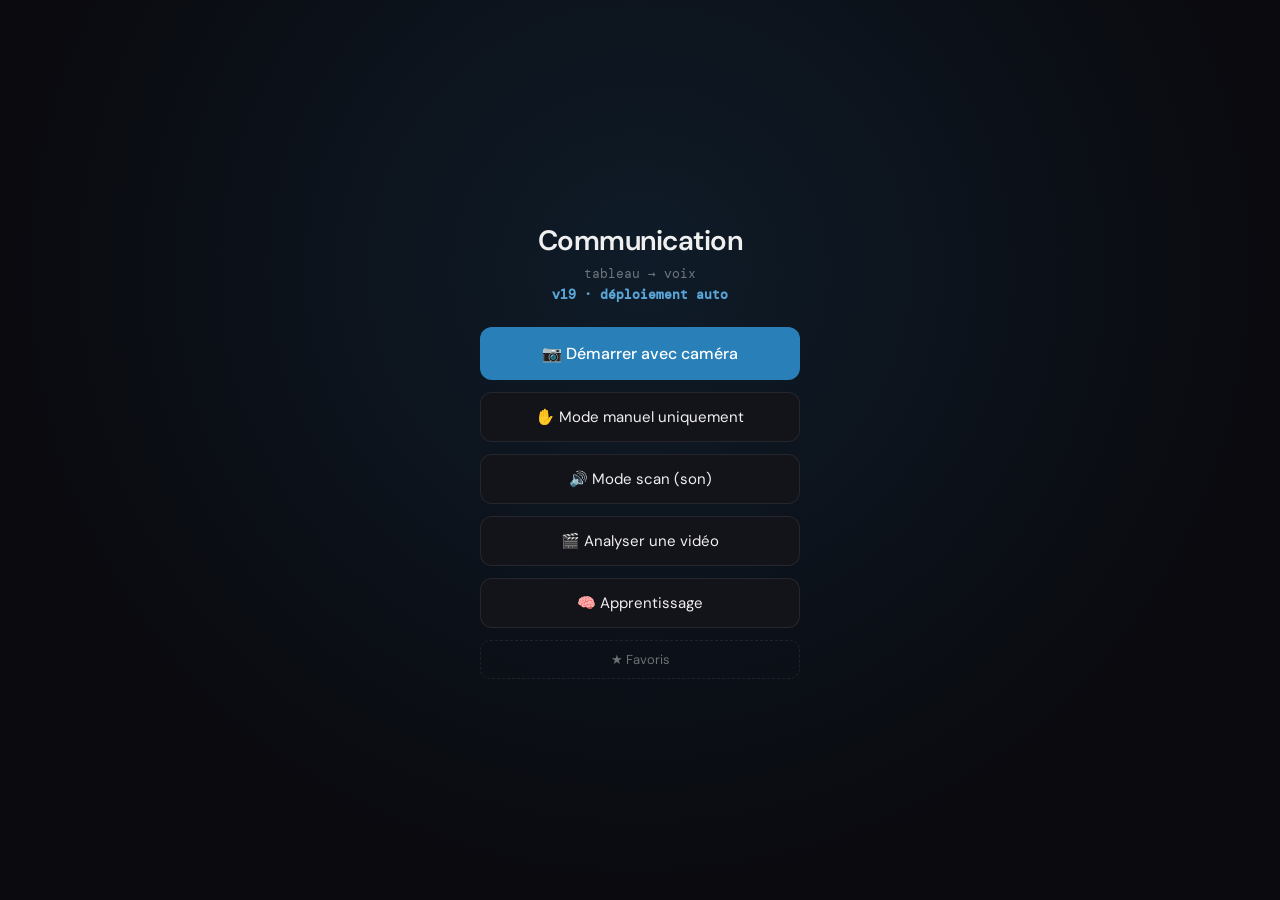
==== index.html @ 7a22e402 "Déploiement GitHub Pages via Actions + version lisible Problème : les pushes ne redéclenchent pas to" ====
<!DOCTYPE html>
<html lang="fr">
<head>
<meta charset="UTF-8">
<meta name="viewport" content="width=device-width, initial-scale=1.0, maximum-scale=1.0, user-scalable=no">
<meta name="apple-mobile-web-app-capable" content="yes">
<meta name="mobile-web-app-capable" content="yes">
<meta name="apple-mobile-web-app-status-bar-style" content="black-translucent">
<meta name="theme-color" content="#0a0a0f">
<link rel="manifest" href="manifest.json">
<link rel="icon" type="image/svg+xml" href="icon.svg">
<link rel="apple-touch-icon" href="icon.svg">
<link rel="stylesheet" href="css/style.css">
<title>Communication</title>
</head>
<body>

<!-- ══════════════════════════════════════
     ÉCRAN 1 : ACCUEIL
══════════════════════════════════════ -->
<div id="screen-home" class="screen active">
  <div class="logo">
    <h1>Communication</h1>
    <p>tableau → voix</p>
    <p style="font-size:13px;color:#5aa5d8;margin-top:4px;font-weight:600">v19 · déploiement auto</p>
  </div>
  <div class="home-btns">
    <button class="btn-primary" onclick="App.goCalib()">📷 Démarrer avec caméra</button>
    <button class="btn-secondary" onclick="App.goMain('manual')">✋ Mode manuel uniquement</button>
    <button class="btn-secondary" onclick="App.goMain('scan')">🔊 Mode scan (son)</button>
    <button class="btn-secondary" onclick="App.pickVideoFile()">🎬 Analyser une vidéo</button>
    <button class="btn-secondary" onclick="App.showScreen('training')">🧠 Apprentissage</button>
    <button class="btn-ghost" onclick="App.showScreen('favorites'); Favorites.render();">★ Favoris</button>
  </div>
  <!-- Hidden file input pour l'upload vidéo -->
  <input type="file" id="video-file-input" accept="video/*" style="display:none" onchange="App.onVideoFileSelected(event)">
  <input type="file" id="training-file-input" accept="video/*" style="display:none" onchange="App.onTrainingFileSelected(event)">
</div>

<!-- ══════════════════════════════════════
     ÉCRAN 2 : CALIBRATION
══════════════════════════════════════ -->
<div id="screen-calib" class="screen">
  <div class="calib-header">
    <h2>Calibration</h2>
    <p>Pointez les 4 coins du tableau</p>
  </div>

  <div class="cam-container">
    <video id="video-calib" autoplay playsinline muted></video>
    <canvas id="canvas-calib"></canvas>
  </div>

  <div class="calib-steps">
    <div class="step-dot" id="dot-0"></div>
    <div class="step-dot" id="dot-1"></div>
    <div class="step-dot" id="dot-2"></div>
    <div class="step-dot" id="dot-3"></div>
  </div>

  <div class="calib-instruction" id="calib-msg">
    Appuyez sur <b>Démarrer</b> pour ouvrir la caméra.
  </div>

  <div class="calib-actions">
    <button class="btn-secondary" onclick="App.showScreen('home')">← Retour</button>
    <button class="btn-secondary" id="calib-auto-btn" onclick="Calibration.auto()" style="display:none">⚡ Auto</button>
    <button class="btn-secondary" id="calib-manual-btn" onclick="Calibration.startManualTap()" style="display:none">✋ Pointer</button>
    <button class="btn-primary" id="calib-action-btn" onclick="Calibration.action()">Démarrer caméra</button>
  </div>
</div>

<!-- ══════════════════════════════════════
     ÉCRAN 3 : TABLEAU PRINCIPAL
══════════════════════════════════════ -->
<div id="screen-main" class="screen">

  <!-- Prediction suggestions -->
  <div class="pred-bar" id="pred-bar">
    <button class="pred-chip empty" id="pred-0">suggestions</button>
    <button class="pred-chip empty" id="pred-1">—</button>
    <button class="pred-chip empty" id="pred-2">—</button>
  </div>

  <!-- Output -->
  <div class="output-bar">
    <div id="output-text"><span class="output-placeholder">Composez...</span></div>
    <button class="out-btn complete" id="btn-complete" onclick="Prediction.completeNow()" title="Compléter la phrase">💡</button>
    <button class="out-btn del" onclick="App.back()">←</button>
    <button class="out-btn" onclick="App.clearAll()">✕</button>
    <button class="out-btn speak" onclick="App.speak()">▶ Lire</button>
  </div>

  <!-- Toolbar -->
  <div class="toolbar">
    <div class="mode-pill">
      <button class="mode-btn" id="btn-manual" onclick="App.setMode('manual')">✋ Manuel</button>
      <button class="mode-btn" id="btn-camera" onclick="App.setMode('camera')">📷 Caméra</button>
      <button class="mode-btn" id="btn-scan" onclick="App.setMode('scan')">🔊 Scan</button>
    </div>
    <button class="tool-btn" onclick="App.toggleSettings()" title="Réglages">⚙</button>
    <button class="tool-btn" onclick="App.showScreen('favorites'); Favorites.render();" title="Favoris">★</button>
    <button class="tool-btn" onclick="Calibration.recaptureTemplates()" title="Recaler le cadre sur le tableau">↺</button>
    <button class="tool-btn" onclick="App.showScreen('calib'); Calibration.reset(); Calibration.startCam();" title="Calibration">📐</button>
    <button class="tool-btn" onclick="App.showScreen('home')" title="Accueil">🏠</button>
  </div>

  <!-- Settings -->
  <div id="settings-panel">
    <div class="setting-section-title">Général</div>
    <div class="setting-row">
      <span class="setting-label">maintien (s)</span>
      <input type="range" min="0.3" max="4" step="0.1" value="1.5" id="sl-dwell" oninput="document.getElementById('val-dwell').textContent=parseFloat(this.value).toFixed(1)+'s'">
      <span class="setting-val" id="val-dwell">1.5s</span>
    </div>
    <div class="setting-row">
      <span class="setting-label">lissage mouvement</span>
      <input type="range" min="0" max="0.95" step="0.05" value="0.6" id="sl-smooth" oninput="document.getElementById('val-smooth').textContent=parseFloat(this.value).toFixed(2)">
      <span class="setting-val" id="val-smooth">0.60</span>
    </div>
    <div class="setting-hint">Adapté à la spasticité : 0 = aucun lissage (réactif), 0.9 = très lisse (pied stabilisé). Augmenter si le pied "saute" trop entre les cases.</div>
    <div class="setting-row">
      <span class="setting-label">vitesse voix</span>
      <input type="range" min="0.5" max="1.5" step="0.1" value="0.9" id="sl-speed" oninput="document.getElementById('val-speed').textContent=parseFloat(this.value).toFixed(1)+'×'">
      <span class="setting-val" id="val-speed">0.9×</span>
    </div>
    <div class="setting-row">
      <span class="setting-label">décalage haut (lignes)</span>
      <input type="range" min="0" max="5" step="0.5" value="2" id="sl-offset" oninput="document.getElementById('val-offset').textContent=parseFloat(this.value).toFixed(1)">
      <span class="setting-val" id="val-offset">2.0</span>
    </div>

    <div class="setting-section-title">Source caméra</div>
    <div class="setting-row">
      <span class="setting-label">mode détection</span>
      <select id="sl-cam-source" class="setting-input" onchange="Camera.setSource(this.value)">
        <option value="fixed">Caméra fixe (pied seul)</option>
        <option value="handheld">iPhone (corps entier)</option>
      </select>
    </div>
    <div class="setting-hint">"Fixe" : détection par pixels (soustraction de fond). "iPhone" : MediaPipe Pose (le corps doit être visible).</div>
    <div class="setting-row">
      <span class="setting-label">recapturer le fond</span>
      <button class="btn-ghost" onclick="Camera.captureBackground && Camera.captureBackground()">Capturer maintenant</button>
    </div>
    <div class="setting-hint">En mode "Fixe" : retire le pied du cadre puis touche ce bouton pour réapprendre le fond.</div>

    <div class="setting-section-title">Voix automatique</div>
    <div class="setting-row">
      <span class="setting-label">lire chaque sélection</span>
      <label class="setting-val">
        <input type="checkbox" id="chk-speak-sel" onchange="App.setSpeakOnSelect(this.checked)"> on
      </label>
    </div>
    <div class="setting-row">
      <span class="setting-label">lire chaque mot complet</span>
      <label class="setting-val">
        <input type="checkbox" id="chk-speak-word" onchange="App.setSpeakOnWord(this.checked)"> on
      </label>
    </div>
    <div class="setting-row">
      <span class="setting-label">lire sur ponctuation</span>
      <label class="setting-val">
        <input type="checkbox" id="chk-speak-sent" onchange="App.setSpeakOnSentence(this.checked)"> on
      </label>
    </div>
    <div class="setting-hint">"Lire chaque sélection" est le plus réactif (feedback immédiat sur chaque lettre/syllabe). Utile pour l'utilisateur qui pointe avec son pied.</div>

    <div class="setting-section-title">Profils de calibration</div>
    <div class="setting-row">
      <button class="btn-ghost" onclick="Calibration.promptAndSaveProfile()">💾 Sauvegarder sous…</button>
    </div>
    <div id="profiles-list"></div>

    <div class="setting-section-title">Prédiction IA</div>
    <div class="setting-row">
      <span class="setting-label">URL du proxy</span>
      <input type="url" id="inp-proxy-url" placeholder="https://aac-predict.xxx.workers.dev" class="setting-input" oninput="Prediction.saveProxyUrl(this.value)">
    </div>
    <div class="setting-hint">Endpoint du Cloudflare Worker (voir <code>worker/README.md</code>). La clé API reste côté serveur.</div>
    <div class="setting-row">
      <span class="setting-label">prédiction active</span>
      <label class="setting-val">
        <input type="checkbox" id="chk-pred" checked onchange="Prediction.setEnabled(this.checked)"> on
      </label>
    </div>

    <div class="setting-section-title">Calibration automatique</div>
    <div class="setting-row">
      <span class="setting-label" id="lbl-offset-learning">0/20 paires pied↔case</span>
      <button class="btn-ghost" onclick="Calibration.resetOffsetLearning()">Réinitialiser</button>
    </div>

    <div class="setting-section-title">Scan audio</div>
    <div class="setting-row">
      <span class="setting-label">seuil son</span>
      <input type="range" min="0.05" max="0.6" step="0.05" value="0.2" id="sl-audio-th" oninput="document.getElementById('val-audio-th').textContent=parseFloat(this.value).toFixed(2)">
      <span class="setting-val" id="val-audio-th">0.20</span>
    </div>
    <div class="setting-row">
      <span class="setting-label">rythme (s)</span>
      <input type="range" min="0.6" max="3" step="0.2" value="1.4" id="sl-scan-rate" oninput="document.getElementById('val-scan-rate').textContent=parseFloat(this.value).toFixed(1)+'s'">
      <span class="setting-val" id="val-scan-rate">1.4s</span>
    </div>
  </div>

  <!-- Status + dwell -->
  <div class="status-bar">
    <div class="status-dot" id="main-dot"></div>
    <span id="main-status">Mode manuel</span>
  </div>
  <div class="dwell-wrap" id="dwell-wrap">
    <div id="dwell-bar"></div>
  </div>

  <!-- Camera live -->
  <div id="camera-live-wrap">
    <video id="video-live" autoplay playsinline muted></video>
    <canvas id="canvas-live"></canvas>
    <div id="foot-badge" class="foot-badge">
      <div class="foot-badge-dot"></div>
      <span id="foot-badge-text">cherche le pied</span>
    </div>
    <!-- Calibration inline pour vidéo chargée : affichage sur la MÊME
         vidéo, paused, l'utilisateur tape 4 coins puis ▶ Démarrer -->
    <div id="video-calib-overlay" style="display:none;">
      <div class="vcalib-msg" id="vcalib-msg">👆 Touchez <b>HAUT-GAUCHE</b> du tableau</div>
      <div class="vcalib-dots">
        <div class="step-dot current" id="vcalib-dot-0"></div>
        <div class="step-dot" id="vcalib-dot-1"></div>
        <div class="step-dot" id="vcalib-dot-2"></div>
        <div class="step-dot" id="vcalib-dot-3"></div>
      </div>
      <div class="vcalib-actions">
        <button class="btn-secondary" id="vcalib-reset-btn" onclick="Camera.resetVideoCalib()">↺ Recommencer</button>
        <button class="btn-primary" id="vcalib-play-btn" style="display:none;" onclick="Camera.beginVideoPlayback()">▶ Démarrer</button>
      </div>
    </div>
  </div>

  <!-- Tableau -->
  <div class="tb-wrap">
  <div class="tb" id="tableau">

    <!-- L0 -->
    <div class="c num" style="grid-row:1;grid-column:1;">0</div>
    <div class="c bl nc" style="grid-row:1;grid-column:2;"></div>
    <div style="grid-row:1;grid-column:3;">
      <div class="inn" style="grid-template-columns:76px 1fr 1fr 1fr;">
        <div class="c wh fxxl" data-val="non " data-row="0" onclick="App.sel(this)">non</div>
        <div class="c bl flg" data-val="est-ce que " data-row="0" onclick="App.sel(this)">est-ce que ?</div>
        <div class="c bl flg" data-val="ça va " data-row="0" onclick="App.sel(this)">ça va</div>
        <div class="c bl flg" data-val="il y a " data-row="0" onclick="App.sel(this)">il y a</div>
      </div>
    </div>
    <div class="c wh fxl" style="grid-row:1/3;grid-column:4/6;" data-val="oui " data-row="0" onclick="App.sel(this)">oui</div>

    <!-- L1 -->
    <div class="c num" style="grid-row:2;grid-column:1;">1</div>
    <div class="c bl fxs nc" style="grid-row:2/5;grid-column:2;font-size:9px;line-height:1.8;">s.<br>v.<br>p.</div>
    <div style="grid-row:2;grid-column:3;">
      <div class="inn" style="grid-template-columns:repeat(7,1fr);">
        <div class="c yw fxl" data-val="p" data-row="1" onclick="App.sel(this)">p</div>
        <div class="c yw fxl" data-val="t" data-row="1" onclick="App.sel(this)">t</div>
        <div class="c yw flg" data-val="k" data-row="1" onclick="App.sel(this)">k<sub style="font-size:7px">qu</sub></div>
        <div class="c yw fxl" data-val="r" data-row="1" onclick="App.sel(this)">r</div>
        <div class="c yw flg" data-val="f" data-row="1" onclick="App.sel(this)"><sup style="font-size:7px">ph</sup>f</div>
        <div class="c yw flg" data-val="s" data-row="1" onclick="App.sel(this)">s<sub style="font-size:7px">c</sub></div>
        <div class="c yw fxl" data-val="ch" data-row="1" onclick="App.sel(this)">ch</div>
      </div>
    </div>
    <div class="c yw fxl" style="grid-row:2;grid-column:4;" data-val="n" data-row="1" onclick="App.sel(this)">n</div>
    <div class="c bl nc" style="grid-row:2;grid-column:5;"></div>

    <!-- L2 -->
    <div class="c num" style="grid-row:3;grid-column:1;">2</div>
    <div style="grid-row:3;grid-column:3;">
      <div class="inn" style="grid-template-columns:repeat(7,1fr);">
        <div class="c yw fxl" data-val="b" data-row="2" onclick="App.sel(this)">b</div>
        <div class="c yw fxl" data-val="d" data-row="2" onclick="App.sel(this)">d</div>
        <div class="c yw flg" data-val="g" data-row="2" onclick="App.sel(this)">g<sub style="font-size:7px">gu</sub></div>
        <div class="c yw fxl" data-val="l" data-row="2" onclick="App.sel(this)">l</div>
        <div class="c yw fxl" data-val="v" data-row="2" onclick="App.sel(this)">v</div>
        <div class="c yw fxl" data-val="z" data-row="2" onclick="App.sel(this)">z</div>
        <div class="c yw flg" data-val="j" data-row="2" onclick="App.sel(this)">j<sub style="font-size:7px">ge</sub></div>
      </div>
    </div>
    <div class="c yw fxl" style="grid-row:3/5;grid-column:4;" data-val="gn" data-row="2" onclick="App.sel(this)">gn</div>
    <div class="c bl fmd" style="grid-row:3;grid-column:5;font-size:9px;" data-val="pardon " data-row="2" onclick="App.sel(this)">pardon</div>

    <!-- L3 -->
    <div class="c num" style="grid-row:4;grid-column:1;">3</div>
    <div style="grid-row:4;grid-column:3;">
      <div class="inn" style="grid-template-columns:repeat(7,1fr);">
        <div class="c yw nc"></div><div class="c yw nc"></div><div class="c yw nc"></div>
        <div class="c yw nc"></div><div class="c yw nc"></div><div class="c yw nc"></div>
        <div class="c yw fxl" data-val="m" data-row="3" onclick="App.sel(this)">m</div>
      </div>
    </div>
    <div class="c bl nc" style="grid-row:4;grid-column:5;"></div>

    <!-- L4 -->
    <div class="c num" style="grid-row:5;grid-column:1;">4</div>
    <div class="c bl nc" style="grid-row:5;grid-column:2;"></div>
    <div style="grid-row:5;grid-column:3;">
      <div class="inn" style="grid-template-columns:repeat(6,1fr);">
        <div class="c bl flg" data-val="vous " data-row="4" onclick="App.sel(this)">vous</div>
        <div class="c bl flg" data-val="il " data-row="4" onclick="App.sel(this)">il</div>
        <div class="c bl flg" data-val="je " data-row="4" onclick="App.sel(this)">je</div>
        <div class="c bl flg" data-val="tu " data-row="4" onclick="App.sel(this)">tu</div>
        <div class="c bl flg" data-val="elle " data-row="4" onclick="App.sel(this)">elle</div>
        <div class="c bl flg" data-val="nous " data-row="4" onclick="App.sel(this)">nous</div>
      </div>
    </div>
    <div class="c bl nc" style="grid-row:5;grid-column:4;"></div>
    <div class="c bl nc" style="grid-row:5;grid-column:5;"></div>

    <!-- L5 -->
    <div class="c num" style="grid-row:6;grid-column:1;">5</div>
    <div class="c bl fxs" style="grid-row:6;grid-column:2;font-size:9px;" data-val="merci " data-row="5" onclick="App.sel(this)">merci</div>
    <div style="grid-row:6;grid-column:3;">
      <div class="inn" style="grid-template-columns:repeat(6,1fr);">
        <div class="c yw fxl" data-val="e" data-row="5" onclick="App.sel(this)">e</div>
        <div class="c yw fxl" data-val="u" data-row="5" onclick="App.sel(this)">u</div>
        <div class="c yw fxl" data-val="a" data-row="5" onclick="App.sel(this)">a</div>
        <div class="c yw fxl" data-val="o" data-row="5" onclick="App.sel(this)">o</div>
        <div class="c yw fxl" data-val="é" data-row="5" onclick="App.sel(this)">é</div>
        <div class="c yw fxl" data-val="i" data-row="5" onclick="App.sel(this)">i</div>
      </div>
    </div>
    <div class="c bl nc" style="grid-row:6;grid-column:4;"></div>
    <div class="c bl fmd" style="grid-row:6;grid-column:5;font-size:9px;" data-val="salut " data-row="5" onclick="App.sel(this)">salut</div>

    <!-- L6 -->
    <div class="c num" style="grid-row:7;grid-column:1;">6</div>
    <div class="c bl nc" style="grid-row:7;grid-column:2;"></div>
    <div style="grid-row:7;grid-column:3;">
      <div class="inn" style="grid-template-columns:repeat(6,1fr);">
        <div class="c yw flg" data-val="oe" data-row="6" onclick="App.sel(this)">oe</div>
        <div class="c yw flg" data-val="ou" data-row="6" onclick="App.sel(this)">ou</div>
        <div class="c yw flg" data-val="an" data-row="6" onclick="App.sel(this)">an</div>
        <div class="c yw flg" data-val="on" data-row="6" onclick="App.sel(this)">on</div>
        <div class="c yw flg" data-val="è" data-row="6" onclick="App.sel(this)">è</div>
        <div class="c yw flg" data-val="in" data-row="6" onclick="App.sel(this)">in</div>
      </div>
    </div>
    <div class="c bl nc" style="grid-row:7;grid-column:4;"></div>
    <div class="c bl nc" style="grid-row:7;grid-column:5;"></div>

    <!-- L7 -->
    <div class="c num" style="grid-row:8;grid-column:1;">7</div>
    <div class="c bl nc" style="grid-row:8;grid-column:2;"></div>
    <div class="c bl nc" style="grid-row:8;grid-column:3;"></div>
    <div class="c bl nc" style="grid-row:8;grid-column:4;"></div>
    <div class="c bl nc" style="grid-row:8;grid-column:5;"></div>

    <!-- L8 -->
    <div class="c num" style="grid-row:9;grid-column:1;">8</div>
    <div class="c bl fxs" style="grid-row:9;grid-column:2;font-size:7px;padding:1px;" data-val="tu as compris ? " data-row="8" onclick="App.sel(this)">tu as<br>compris?</div>
    <div style="grid-row:9;grid-column:3;">
      <div class="inn" style="grid-template-columns:repeat(7,1fr);">
        <div class="c yw flg" data-val="ieu" data-row="8" onclick="App.sel(this)">ieu</div>
        <div class="c yw flg" data-val="ui" data-row="8" onclick="App.sel(this)">ui</div>
        <div class="c yw flg" data-val="oi" data-row="8" onclick="App.sel(this)">oi</div>
        <div class="c yw flg" data-val="ill" data-row="8" onclick="App.sel(this)">ill</div>
        <div class="c yw flg" data-val="oin" data-row="8" onclick="App.sel(this)">oin</div>
        <div class="c yw flg" data-val="un" data-row="8" onclick="App.sel(this)">un</div>
        <div class="c yw flg" data-val="ien" data-row="8" onclick="App.sel(this)">ien</div>
      </div>
    </div>
    <div class="c bl nc" style="grid-row:9;grid-column:4;"></div>
    <div class="c bl fxs" style="grid-row:9/11;grid-column:5;font-size:8px;text-align:center;" data-val="au revoir " data-row="8" onclick="App.sel(this)">au<br>revoir</div>

    <!-- L9 -->
    <div class="c num" style="grid-row:10;grid-column:1;">9</div>
    <div class="c bl nc" style="grid-row:10;grid-column:2;"></div>
    <div style="grid-row:10;grid-column:3;">
      <div class="inn" style="grid-template-columns:repeat(5,1fr);">
        <div class="c bl flg" data-val="pourquoi " data-row="9" onclick="App.sel(this)">pourquoi</div>
        <div class="c bl flg" data-val="quand " data-row="9" onclick="App.sel(this)">quand</div>
        <div class="c bl flg" data-val="où " data-row="9" onclick="App.sel(this)">où</div>
        <div class="c bl flg" data-val="comment " data-row="9" onclick="App.sel(this)">comment</div>
        <div class="c bl flg" data-val="combien " data-row="9" onclick="App.sel(this)">combien</div>
      </div>
    </div>
    <div class="c bl nc" style="grid-row:10;grid-column:4;"></div>

  </div>
  </div>

</div>

<!-- ══════════════════════════════════════
     ÉCRAN : APPRENTISSAGE (supervisé sur vidéo)
══════════════════════════════════════ -->
<div id="screen-training" class="screen">
  <div class="fav-header">
    <button onclick="App.showScreen('home')">←</button>
    <h2>🧠 Apprentissage</h2>
  </div>
  <div class="training-body">
    <div class="training-step">
      <div class="training-step-title">1. Charger une vidéo test</div>
      <button class="btn-secondary" onclick="App.pickTrainingFile()">🎬 Choisir une vidéo</button>
      <div class="setting-hint" id="training-file-status">Aucune vidéo chargée</div>
    </div>

    <div class="training-step">
      <div class="training-step-title">2. Calibration des 4 coins</div>
      <div class="setting-hint" id="training-calib-status">Vérification…</div>
      <button class="btn-primary" id="training-calib-btn" onclick="App.startTrainingCalibration()" style="display:none">🎯 Calibrer sur cette vidéo</button>
      <div class="setting-hint">Recommandé : calibrer directement sur la vidéo chargée est plus précis qu'une calibration faite avec un autre cadrage.</div>
    </div>

    <div class="training-step">
      <div class="training-step-title">3. Texte attendu (ce que la personne a écrit dans la vidéo)</div>
      <textarea id="training-target" class="setting-input" rows="4" placeholder="Ex: bonjour comment ça va"></textarea>
    </div>

    <div class="training-step">
      <button class="btn-primary" id="training-start-btn" onclick="App.startTraining()">🧠 Lancer l'apprentissage</button>
    </div>

    <div class="training-step" id="training-progress-wrap" style="display:none">
      <div class="training-step-title">Analyse en cours</div>
      <div class="training-progress-bar"><div id="training-progress-fill"></div></div>
      <div class="setting-hint" id="training-status-text">Initialisation…</div>
    </div>

    <div class="training-step" id="training-results" style="display:none">
      <div class="training-step-title">Résultats</div>
      <div class="training-kpi" id="training-accuracy">—</div>
      <div class="training-transcripts">
        <div><b>Obtenu :</b> <span id="training-got"></span></div>
        <div><b>Attendu :</b> <span id="training-want"></span></div>
      </div>
      <div class="training-params" id="training-params"></div>
      <button class="btn-primary" onclick="App.applyTraining()">✓ Appliquer ces paramètres</button>
    </div>
  </div>
</div>

<!-- ══════════════════════════════════════
     ÉCRAN : TRANSCRIPTION (résultat vidéo)
══════════════════════════════════════ -->
<div id="screen-transcript" class="screen">
  <div class="fav-header">
    <button onclick="App.closeTranscript()">←</button>
    <h2>📝 Transcription</h2>
  </div>
  <div class="transcript-body">
    <div class="transcript-meta" id="transcript-meta"></div>
    <div class="transcript-text" id="transcript-text">(rien)</div>
  </div>
  <div class="transcript-actions">
    <button class="btn-secondary" onclick="App.copyTranscript()">📋 Copier</button>
    <button class="btn-secondary" onclick="App.replayVideo()">⏮ Relancer</button>
    <button class="btn-primary" onclick="App.speakTranscript()">▶ Lire à voix haute</button>
  </div>
</div>

<!-- ══════════════════════════════════════
     ÉCRAN : FAVORIS
══════════════════════════════════════ -->
<div id="screen-favorites" class="screen">
  <div class="fav-header">
    <button onclick="App.showScreen('main')">←</button>
    <h2>★ Favoris & historique</h2>
  </div>
  <div class="fav-list" id="fav-list"></div>
</div>

<!-- MediaPipe Pose (chargé uniquement si besoin) -->
<script>
  // Service worker registration (offline) + auto-update
  if ('serviceWorker' in navigator) {
    // Recharge la page quand un nouveau SW prend la main (évite d'afficher l'ancienne version en cache)
    let reloadingOnce = false;
    navigator.serviceWorker.addEventListener('controllerchange', () => {
      if (reloadingOnce) return;
      reloadingOnce = true;
      console.log('[sw] controllerchange → reloading');
      window.location.reload();
    });
    window.addEventListener('load', () => {
      navigator.serviceWorker.register('sw.js', { updateViaCache: 'none' })
        .then((reg) => {
          console.log('[sw] registered, scope:', reg.scope);
          reg.update().catch(() => {});
        })
        .catch((err) => console.warn('[sw] register failed:', err));
    });
  }
</script>

<script src="js/tableau.js"></script>
<script src="js/videosource.js"></script>
<script src="js/history.js"></script>
<script src="js/prediction.js"></script>
<script src="js/calibration.js"></script>
<script src="js/camera.js"></script>
<script src="js/scan.js"></script>
<script src="js/training.js"></script>
<script src="js/app.js"></script>
</body>
</html>
---- css/style.css ----
@import url('https://fonts.googleapis.com/css2?family=DM+Mono:wght@400;500&family=DM+Sans:wght@300;400;500;600&display=swap');

:root {
  --bg: #0a0a0f;
  --surface: #13131a;
  --surface-2: #1a1a24;
  --border: rgba(255,255,255,0.08);
  --blue: #2980b9;
  --blue-light: #5dade2;
  --yellow: #f0c030;
  --green: #1D9E75;
  --red: #e74c3c;
  --orange: #f0a030;
  --purple: #9b59b6;
  --text: #f0f0f0;
  --muted: rgba(255,255,255,0.4);
}

* { box-sizing: border-box; margin: 0; padding: 0; -webkit-tap-highlight-color: transparent; }

body {
  font-family: 'DM Sans', sans-serif;
  background: var(--bg);
  color: var(--text);
  min-height: 100vh;
  overflow-x: hidden;
}

/* ═══ ÉCRANS ═══ */
.screen { display: none; flex-direction: column; min-height: 100vh; padding: 16px; }
.screen.active { display: flex; }

/* ═══ ÉCRAN ACCUEIL ═══ */
#screen-home {
  align-items: center;
  justify-content: center;
  gap: 24px;
  background: radial-gradient(ellipse at 50% 30%, rgba(41,128,185,0.15) 0%, transparent 70%);
}

.logo { text-align: center; }
.logo h1 {
  font-size: 28px;
  font-weight: 600;
  letter-spacing: -0.5px;
  color: var(--text);
}
.logo p {
  font-size: 13px;
  color: var(--muted);
  margin-top: 6px;
  font-family: 'DM Mono', monospace;
}

.home-btns { display: flex; flex-direction: column; gap: 12px; width: 100%; max-width: 320px; }

.btn-primary {
  background: var(--blue);
  color: white;
  border: none;
  border-radius: 12px;
  padding: 16px 24px;
  font-size: 16px;
  font-weight: 500;
  font-family: 'DM Sans', sans-serif;
  cursor: pointer;
  width: 100%;
  transition: opacity 0.15s;
}
.btn-primary:active { opacity: 0.8; }

.btn-secondary {
  background: var(--surface);
  color: var(--text);
  border: 1px solid var(--border);
  border-radius: 12px;
  padding: 14px 24px;
  font-size: 15px;
  font-weight: 400;
  font-family: 'DM Sans', sans-serif;
  cursor: pointer;
  width: 100%;
  transition: opacity 0.15s;
}
.btn-secondary:active { opacity: 0.7; }

.btn-ghost {
  background: transparent;
  color: var(--muted);
  border: 1px dashed var(--border);
  border-radius: 10px;
  padding: 10px 16px;
  font-size: 13px;
  font-family: 'DM Sans', sans-serif;
  cursor: pointer;
}

/* ═══ CALIBRATION ═══ */
#screen-calib { gap: 16px; }

.calib-header { text-align: center; padding: 8px 0; }
.calib-header h2 { font-size: 20px; font-weight: 600; }
.calib-header p { font-size: 13px; color: var(--muted); margin-top: 4px; font-family: 'DM Mono', monospace; }

.cam-container {
  position: relative;
  width: 100%;
  border-radius: 16px;
  overflow: hidden;
  background: #000;
  flex: 1;
  min-height: 300px;
}
#video-calib {
  width: 100%;
  height: 100%;
  object-fit: contain;
  display: block;
  background: #000;
}
#canvas-calib {
  position: absolute;
  top: 0; left: 0;
  width: 100%; height: 100%;
}

.calib-instruction {
  background: var(--surface);
  border: 1px solid var(--border);
  border-radius: 12px;
  padding: 14px 16px;
  font-size: 14px;
  line-height: 1.5;
  text-align: center;
}
.calib-instruction b { color: var(--blue-light); }

.calib-steps {
  display: flex;
  gap: 8px;
  justify-content: center;
}
.step-dot {
  width: 10px; height: 10px;
  border-radius: 50%;
  background: var(--border);
  transition: background 0.3s;
}
.step-dot.done { background: var(--green); }
.step-dot.current { background: var(--blue); }

.calib-actions { display: flex; gap: 8px; }
.calib-actions button { flex: 1; padding: 14px 8px; font-size: 13px; white-space: nowrap; }

/* ═══ ÉCRAN PRINCIPAL ═══ */
#screen-main { gap: 8px; padding: 10px; }

/* PREDICTION BAR */
.pred-bar {
  display: flex;
  gap: 6px;
  min-height: 48px;
  align-items: center;
  flex-shrink: 0;
}
.pred-chip {
  flex: 1;
  background: var(--blue);
  color: white;
  border: none;
  border-radius: 10px;
  padding: 12px 8px;
  font-size: 16px;
  font-weight: 600;
  font-family: 'DM Sans', sans-serif;
  cursor: pointer;
  min-height: 44px;
  transition: transform 0.15s, opacity 0.15s;
  box-shadow: 0 2px 0 rgba(0,0,0,0.3);
}
.pred-chip:active { transform: translateY(1px); box-shadow: none; }
.pred-chip.empty {
  background: var(--surface);
  color: var(--muted);
  font-weight: 400;
  font-size: 12px;
  box-shadow: none;
  cursor: default;
  font-style: italic;
}
.pred-chip.loading {
  background: var(--surface);
  color: var(--muted);
  box-shadow: none;
}
.pred-chip.loading::after {
  content: ' ⋯';
  animation: blink 1.2s infinite;
}
@keyframes blink { 0%,50% { opacity:1 } 51%,100% { opacity: 0.3 } }

/* OUTPUT */
.output-bar {
  background: var(--surface);
  border: 1px solid var(--border);
  border-radius: 14px;
  padding: 12px 14px;
  display: flex;
  align-items: center;
  gap: 8px;
  min-height: 58px;
  flex-shrink: 0;
}
#output-text {
  flex: 1;
  font-size: 20px;
  font-weight: 500;
  color: var(--text);
  word-break: break-word;
  min-height: 28px;
  line-height: 1.3;
}
.output-placeholder { color: var(--muted); font-size: 14px; font-weight: 400; }
.output-ghost { color: var(--muted); font-style: italic; font-weight: 400; }

.out-btn {
  background: transparent;
  border: 1px solid var(--border);
  color: var(--text);
  border-radius: 8px;
  padding: 6px 10px;
  font-size: 12px;
  cursor: pointer;
  white-space: nowrap;
  font-family: 'DM Sans', sans-serif;
}
.out-btn.speak { background: var(--green); border-color: var(--green); font-size: 13px; padding: 8px 14px; }
.out-btn.del { color: var(--red); border-color: rgba(231,76,60,0.3); }
.out-btn.complete { background: var(--purple); border-color: var(--purple); color: white; }

/* TOOLBAR */
.toolbar {
  display: flex;
  gap: 8px;
  align-items: center;
  flex-shrink: 0;
}
.mode-pill {
  display: flex;
  background: var(--surface);
  border: 1px solid var(--border);
  border-radius: 10px;
  overflow: hidden;
  flex: 1;
}
.mode-btn {
  flex: 1;
  padding: 8px 4px;
  font-size: 11px;
  font-family: 'DM Sans', sans-serif;
  border: none;
  background: transparent;
  color: var(--muted);
  cursor: pointer;
  transition: all 0.2s;
}
.mode-btn.active { background: var(--blue); color: white; }

.tool-btn {
  background: var(--surface);
  border: 1px solid var(--border);
  color: var(--text);
  border-radius: 10px;
  padding: 8px 12px;
  font-size: 12px;
  cursor: pointer;
  font-family: 'DM Sans', sans-serif;
  white-space: nowrap;
}

/* CAMERA LIVE */
#camera-live-wrap {
  position: relative;
  border-radius: 12px;
  overflow: hidden;
  background: #000;
  display: none;
  flex-shrink: 0;
}
#camera-live-wrap.visible { display: block; }
#video-live {
  width: 100%;
  max-height: 180px;
  object-fit: contain;
  display: block;
  background: #000;
}
#canvas-live {
  position: absolute;
  top: 0; left: 0;
  width: 100%; height: 100%;
  pointer-events: none;
}
/* Quand le flux est en calibration vidéo chargée, le canvas reçoit les taps */
#camera-live-wrap.video-calibrating #canvas-live {
  pointer-events: auto;
  cursor: crosshair;
}
/* Agrandir la vidéo pendant la calibration vidéo (même format que playback) */
#camera-live-wrap.video-calibrating #video-live {
  max-height: 60vh;
}
/* Overlay de calibration vidéo chargée */
#video-calib-overlay {
  position: absolute;
  left: 0; right: 0; bottom: 0;
  padding: 10px 12px;
  background: linear-gradient(to top, rgba(10,10,15,0.85), rgba(10,10,15,0.25));
  color: #fff;
  display: flex;
  flex-direction: column;
  gap: 8px;
  pointer-events: none;
  z-index: 5;
}
#video-calib-overlay .vcalib-msg {
  font-size: 14px;
  text-align: center;
}
#video-calib-overlay .vcalib-dots {
  display: flex;
  gap: 8px;
  justify-content: center;
}
#video-calib-overlay .vcalib-actions {
  display: flex;
  gap: 8px;
  justify-content: center;
  pointer-events: auto;
}
#video-calib-overlay .vcalib-actions button {
  pointer-events: auto;
}

/* STATUS BAR */
.status-bar {
  display: flex;
  align-items: center;
  gap: 8px;
  font-size: 11px;
  color: var(--muted);
  font-family: 'DM Mono', monospace;
  flex-shrink: 0;
}
.status-dot { width: 7px; height: 7px; border-radius: 50%; background: var(--muted); }
.status-dot.green { background: var(--green); box-shadow: 0 0 6px var(--green); }
.status-dot.orange { background: var(--orange); }
.status-dot.red { background: var(--red); }
.status-dot.blue { background: var(--blue); box-shadow: 0 0 6px var(--blue); }

/* FOOT INDICATOR BADGE (visible during camera mode) */
.foot-badge {
  position: absolute;
  top: 8px;
  right: 8px;
  padding: 6px 10px;
  border-radius: 18px;
  font-size: 11px;
  font-weight: 600;
  font-family: 'DM Mono', monospace;
  color: #fff;
  background: rgba(0,0,0,0.6);
  border: 2px solid var(--orange);
  display: flex;
  align-items: center;
  gap: 6px;
  z-index: 5;
  pointer-events: none;
  transition: border-color 0.2s, background 0.2s;
}
.foot-badge.detected {
  border-color: var(--green);
  background: rgba(29,158,117,0.85);
  animation: footPulse 1.2s ease-in-out infinite;
}
.foot-badge.lost { border-color: var(--red); }
.foot-badge-dot {
  width: 10px;
  height: 10px;
  border-radius: 50%;
  background: var(--orange);
  box-shadow: 0 0 8px currentColor;
}
.foot-badge.detected .foot-badge-dot { background: #fff; }
.foot-badge.lost .foot-badge-dot { background: var(--red); }
@keyframes footPulse {
  0%, 100% { box-shadow: 0 0 0 0 rgba(29,158,117,0.7); }
  50% { box-shadow: 0 0 0 8px rgba(29,158,117,0); }
}

/* ═══ ÉCRAN TRANSCRIPTION (résultat vidéo) ═══ */
#screen-transcript { gap: 16px; padding: 16px; }
.transcript-body {
  background: var(--surface);
  border: 1px solid var(--border);
  border-radius: 14px;
  padding: 18px 16px;
  flex: 1;
  overflow-y: auto;
  display: flex;
  flex-direction: column;
  gap: 12px;
}
.transcript-meta {
  font-size: 11px;
  color: var(--muted);
  font-family: 'DM Mono', monospace;
  border-bottom: 1px solid var(--border);
  padding-bottom: 10px;
}
.transcript-text {
  font-size: 20px;
  line-height: 1.5;
  font-weight: 500;
  color: var(--text);
  word-break: break-word;
  white-space: pre-wrap;
}
.transcript-actions {
  display: flex;
  gap: 8px;
  flex-wrap: wrap;
}
.transcript-actions button { flex: 1; min-width: 100px; padding: 14px 10px; font-size: 13px; }

/* ═══ ÉCRAN APPRENTISSAGE ═══ */
#screen-training { gap: 16px; padding: 16px; }
.training-body {
  display: flex;
  flex-direction: column;
  gap: 16px;
  overflow-y: auto;
  flex: 1;
}
.training-step {
  background: var(--surface);
  border: 1px solid var(--border);
  border-radius: 12px;
  padding: 14px;
  display: flex;
  flex-direction: column;
  gap: 10px;
}
.training-step-title {
  font-size: 12px;
  color: var(--blue-light);
  font-family: 'DM Mono', monospace;
  text-transform: uppercase;
  letter-spacing: 0.5px;
}
#training-target {
  background: var(--bg);
  color: var(--text);
  border: 1px solid var(--border);
  border-radius: 10px;
  padding: 12px;
  font-family: 'DM Sans', sans-serif;
  font-size: 15px;
  resize: vertical;
  min-height: 70px;
}
.training-progress-bar {
  height: 8px;
  background: var(--bg);
  border-radius: 4px;
  overflow: hidden;
}
#training-progress-fill {
  height: 100%;
  width: 0%;
  background: var(--blue);
  transition: width 0.2s;
}
#training-status-text {
  font-size: 12px;
  font-family: 'DM Mono', monospace;
}
.training-kpi {
  font-size: 28px;
  font-weight: 700;
  color: var(--green);
  text-align: center;
  padding: 6px;
}
.training-transcripts {
  font-size: 13px;
  line-height: 1.6;
  display: flex;
  flex-direction: column;
  gap: 6px;
}
.training-transcripts b { color: var(--muted); font-weight: 500; font-size: 11px; text-transform: uppercase; font-family: 'DM Mono', monospace; }
.training-transcripts span {
  display: block;
  background: var(--bg);
  padding: 8px 10px;
  border-radius: 8px;
  word-break: break-word;
}
.training-params {
  font-size: 12px;
  font-family: 'DM Mono', monospace;
  color: var(--muted);
  background: var(--bg);
  padding: 8px 10px;
  border-radius: 8px;
  white-space: pre-wrap;
}

/* PROFIL CALIBRATION (dans settings) */
.profile-row {
  display: flex;
  align-items: center;
  gap: 8px;
  padding: 8px 10px;
  background: var(--bg);
  border: 1px solid var(--border);
  border-radius: 8px;
  margin-bottom: 6px;
}
.profile-row.active { border-color: var(--green); }
.profile-name {
  flex: 1;
  font-size: 13px;
  font-family: 'DM Mono', monospace;
  word-break: break-word;
}

/* DWELL BAR */
.dwell-wrap {
  height: 4px;
  background: var(--border);
  border-radius: 2px;
  overflow: hidden;
  flex-shrink: 0;
  display: none;
}
.dwell-wrap.visible { display: block; }
#dwell-bar { height: 100%; width: 0%; background: var(--green); border-radius: 2px; transition: width 0.1s linear; }

/* TABLEAU */
.tb-wrap { flex: 1; overflow: auto; min-height: 0; }

.tb {
  display: grid;
  grid-template-columns: 22px 36px 1fr 52px 44px;
  grid-template-rows: 38px 32px 32px 32px 32px 32px 32px 32px 32px 32px;
  gap: 2px;
  background: #2471a3;
  border: 2px solid #c0392b;
  border-radius: 4px;
  padding: 2px;
  width: 100%;
}

.c {
  display: flex; align-items: center; justify-content: center;
  text-align: center; cursor: pointer; user-select: none;
  padding: 2px; line-height: 1.1; border-radius: 1px;
  transition: filter 0.1s;
  -webkit-tap-highlight-color: transparent;
  font-family: 'DM Sans', sans-serif;
  position: relative;
}
.c:active { filter: brightness(0.7); }
.nc { cursor: default !important; }
.bl { background:#2980b9; color:white; }
.yw { background:#f0c030; color:#111; }
.wh { background:#efefef; color:#111; }
.num { background:#555; color:white; font-size:11px; font-weight:600; cursor:default; }
.fxxl { font-size:18px; font-weight:900; }
.fxl  { font-size:15px; font-weight:700; }
.flg  { font-size:12px; font-weight:600; }
.fmd  { font-size:10px; font-weight:500; }
.fxs  { font-size:8px;  font-weight:400; }
.inn { display:grid; gap:2px; width:100%; height:100%; }

.c-hover { outline: 2px solid var(--blue-light); outline-offset: -2px; }
.c-loading { background: var(--orange) !important; }
.c-selected { background: var(--green) !important; color: white !important; animation: pop 0.3s ease; }
.c-scan-row { outline: 3px solid var(--purple); outline-offset: -2px; animation: scanPulse 0.6s ease-in-out infinite alternate; }
.c-scan-cell { outline: 3px solid var(--yellow); outline-offset: -2px; }

@keyframes pop { 0%{transform:scale(1)} 50%{transform:scale(1.15)} 100%{transform:scale(1)} }
@keyframes scanPulse { 0%{outline-color:var(--purple)} 100%{outline-color:var(--blue-light)} }

/* SETTINGS PANEL */
#settings-panel {
  display: none;
  background: var(--surface);
  border: 1px solid var(--border);
  border-radius: 14px;
  padding: 16px;
  gap: 14px;
  flex-direction: column;
  flex-shrink: 0;
  max-height: 70vh;
  overflow-y: auto;
}
#settings-panel.open { display: flex; }

.setting-row { display: flex; align-items: center; gap: 10px; flex-wrap: wrap; }
.setting-label { font-size: 12px; color: var(--muted); flex: 1; font-family: 'DM Mono', monospace; min-width: 120px; }
.setting-val { font-size: 13px; font-family: 'DM Mono', monospace; min-width: 36px; text-align: right; }
input[type=range] { flex: 2; accent-color: var(--blue); min-width: 140px; }

.setting-input {
  flex: 2;
  background: var(--bg);
  border: 1px solid var(--border);
  color: var(--text);
  border-radius: 8px;
  padding: 8px 10px;
  font-family: 'DM Mono', monospace;
  font-size: 12px;
  min-width: 160px;
}

.setting-section-title {
  font-size: 11px;
  font-family: 'DM Mono', monospace;
  color: var(--blue-light);
  text-transform: uppercase;
  letter-spacing: 1px;
  padding: 4px 0;
  border-bottom: 1px solid var(--border);
}

.setting-hint {
  font-size: 10px;
  color: var(--muted);
  font-family: 'DM Mono', monospace;
  width: 100%;
  margin-top: -8px;
}

/* ═══ ÉCRAN FAVORIS ═══ */
#screen-favorites { gap: 16px; padding: 16px; }

.fav-header {
  display: flex;
  align-items: center;
  gap: 12px;
  padding: 4px 0;
}
.fav-header h2 { font-size: 20px; font-weight: 600; flex: 1; }
.fav-header button {
  background: var(--surface);
  border: 1px solid var(--border);
  color: var(--text);
  border-radius: 10px;
  padding: 10px 14px;
  font-size: 13px;
  cursor: pointer;
}

.fav-list {
  display: flex;
  flex-direction: column;
  gap: 10px;
  overflow-y: auto;
  flex: 1;
}

.fav-item {
  background: var(--surface);
  border: 1px solid var(--border);
  border-radius: 12px;
  padding: 14px;
  display: flex;
  align-items: center;
  gap: 10px;
  min-height: 60px;
}
.fav-item.pinned { border-color: var(--yellow); }
.fav-text {
  flex: 1;
  font-size: 16px;
  font-weight: 500;
  cursor: pointer;
  word-break: break-word;
}
.fav-count {
  font-size: 10px;
  color: var(--muted);
  font-family: 'DM Mono', monospace;
  background: var(--bg);
  padding: 3px 8px;
  border-radius: 6px;
}
.fav-btn {
  background: transparent;
  border: 1px solid var(--border);
  color: var(--text);
  border-radius: 8px;
  padding: 8px 10px;
  font-size: 14px;
  cursor: pointer;
  min-width: 38px;
}
.fav-btn.pin.active { color: var(--yellow); border-color: var(--yellow); }
.fav-btn.del { color: var(--red); border-color: rgba(231,76,60,0.3); }
.fav-empty {
  text-align: center;
  color: var(--muted);
  font-size: 14px;
  padding: 40px 20px;
  font-family: 'DM Mono', monospace;
  line-height: 1.6;
}
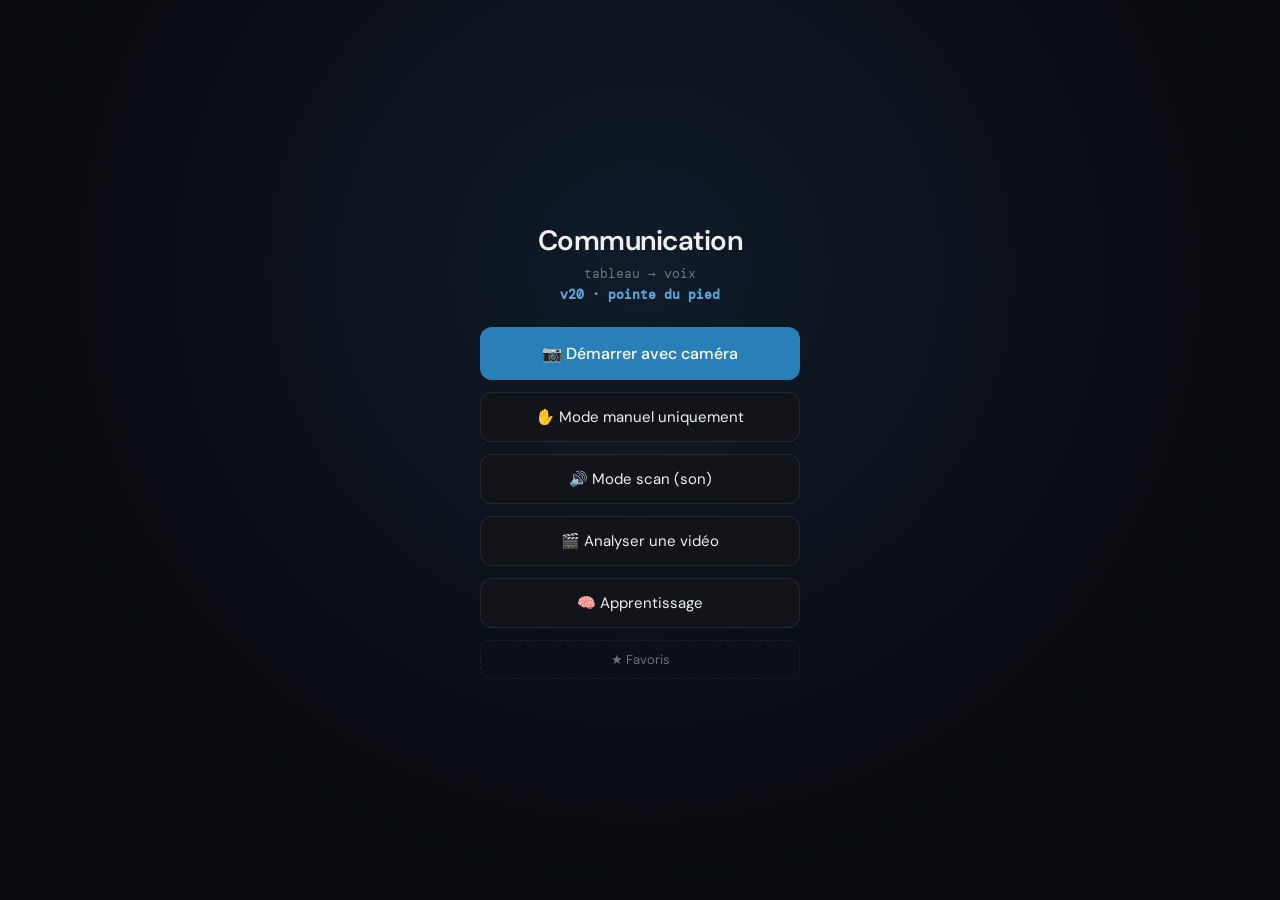
==== commit 8a7002e1: "Marqueur unique sur la pointe du pied, tracking plus précis et réactif L'utilisateur veut voir UN se" ====
--- a/index.html
+++ b/index.html
@@ -22,7 +22,7 @@
   <div class="logo">
     <h1>Communication</h1>
     <p>tableau → voix</p>
-    <p style="font-size:13px;color:#5aa5d8;margin-top:4px;font-weight:600">v19 · déploiement auto</p>
+    <p style="font-size:13px;color:#5aa5d8;margin-top:4px;font-weight:600">v20 · pointe du pied</p>
   </div>
   <div class="home-btns">
     <button class="btn-primary" onclick="App.goCalib()">📷 Démarrer avec caméra</button>
@@ -115,8 +115,8 @@
     </div>
     <div class="setting-row">
       <span class="setting-label">lissage mouvement</span>
-      <input type="range" min="0" max="0.95" step="0.05" value="0.6" id="sl-smooth" oninput="document.getElementById('val-smooth').textContent=parseFloat(this.value).toFixed(2)">
-      <span class="setting-val" id="val-smooth">0.60</span>
+      <input type="range" min="0" max="0.95" step="0.05" value="0.3" id="sl-smooth" oninput="document.getElementById('val-smooth').textContent=parseFloat(this.value).toFixed(2)">
+      <span class="setting-val" id="val-smooth">0.30</span>
     </div>
     <div class="setting-hint">Adapté à la spasticité : 0 = aucun lissage (réactif), 0.9 = très lisse (pied stabilisé). Augmenter si le pied "saute" trop entre les cases.</div>
     <div class="setting-row">
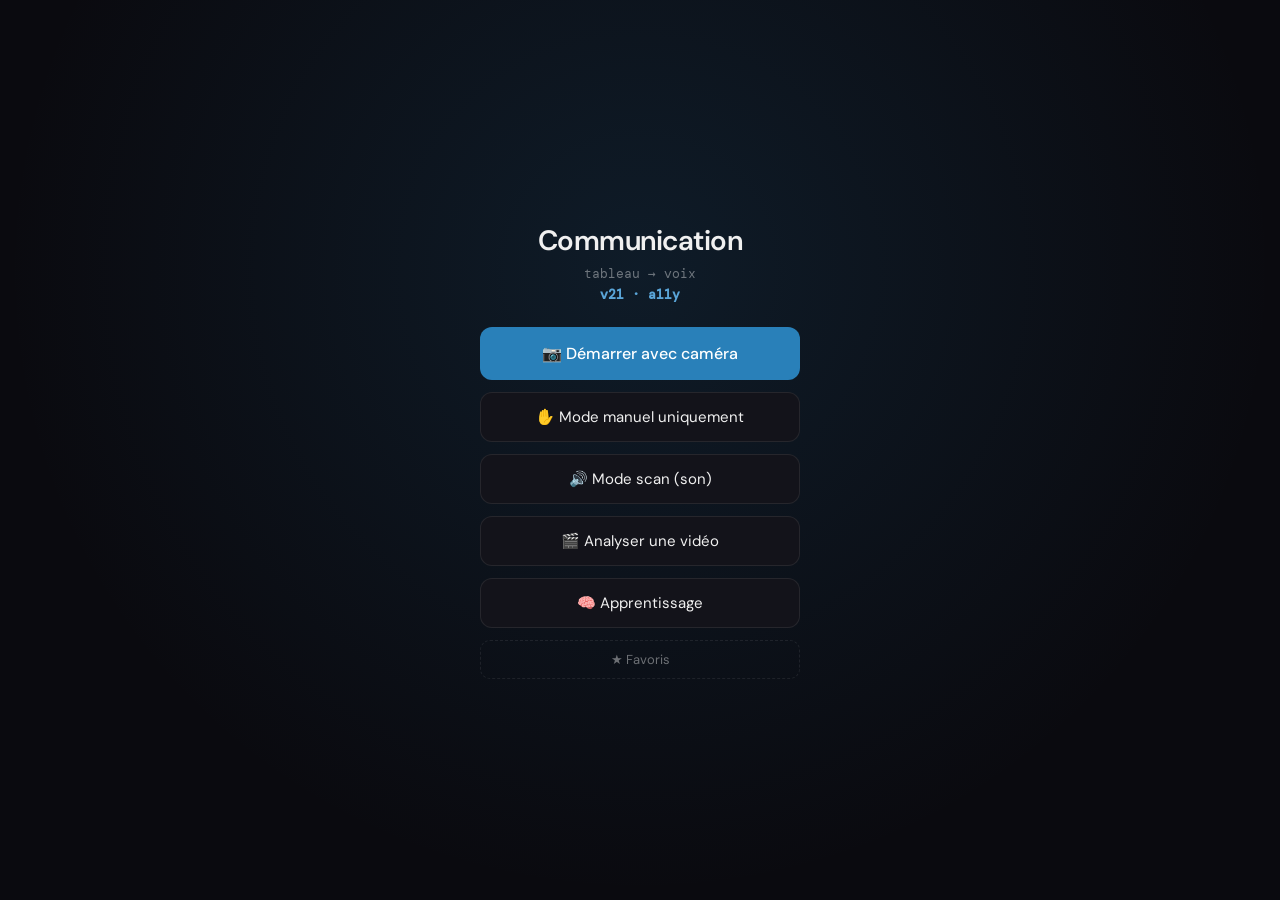
==== commit 3d8e3bc1: "A11y + UX : zoom autorisé, pas de scroll horizontal, aria-labels Points MAJEUR de la code review ini" ====
--- a/index.html
+++ b/index.html
@@ -2,7 +2,7 @@
 <html lang="fr">
 <head>
 <meta charset="UTF-8">
-<meta name="viewport" content="width=device-width, initial-scale=1.0, maximum-scale=1.0, user-scalable=no">
+<meta name="viewport" content="width=device-width, initial-scale=1.0, maximum-scale=3.0">
 <meta name="apple-mobile-web-app-capable" content="yes">
 <meta name="mobile-web-app-capable" content="yes">
 <meta name="apple-mobile-web-app-status-bar-style" content="black-translucent">
@@ -22,7 +22,7 @@
   <div class="logo">
     <h1>Communication</h1>
     <p>tableau → voix</p>
-    <p style="font-size:13px;color:#5aa5d8;margin-top:4px;font-weight:600">v20 · pointe du pied</p>
+    <p style="font-size:13px;color:#5aa5d8;margin-top:4px;font-weight:600">v21 · a11y</p>
   </div>
   <div class="home-btns">
     <button class="btn-primary" onclick="App.goCalib()">📷 Démarrer avec caméra</button>
@@ -85,10 +85,10 @@
   <!-- Output -->
   <div class="output-bar">
     <div id="output-text"><span class="output-placeholder">Composez...</span></div>
-    <button class="out-btn complete" id="btn-complete" onclick="Prediction.completeNow()" title="Compléter la phrase">💡</button>
-    <button class="out-btn del" onclick="App.back()">←</button>
-    <button class="out-btn" onclick="App.clearAll()">✕</button>
-    <button class="out-btn speak" onclick="App.speak()">▶ Lire</button>
+    <button class="out-btn complete" id="btn-complete" onclick="Prediction.completeNow()" title="Compléter la phrase" aria-label="Compléter la phrase"><span aria-hidden="true">💡</span></button>
+    <button class="out-btn del" onclick="App.back()" aria-label="Effacer le dernier caractère"><span aria-hidden="true">←</span></button>
+    <button class="out-btn" onclick="App.clearAll()" aria-label="Tout effacer"><span aria-hidden="true">✕</span></button>
+    <button class="out-btn speak" onclick="App.speak()" aria-label="Lire le texte"><span aria-hidden="true">▶</span> Lire</button>
   </div>
 
   <!-- Toolbar -->
@@ -98,11 +98,11 @@
       <button class="mode-btn" id="btn-camera" onclick="App.setMode('camera')">📷 Caméra</button>
       <button class="mode-btn" id="btn-scan" onclick="App.setMode('scan')">🔊 Scan</button>
     </div>
-    <button class="tool-btn" onclick="App.toggleSettings()" title="Réglages">⚙</button>
-    <button class="tool-btn" onclick="App.showScreen('favorites'); Favorites.render();" title="Favoris">★</button>
-    <button class="tool-btn" onclick="Calibration.recaptureTemplates()" title="Recaler le cadre sur le tableau">↺</button>
-    <button class="tool-btn" onclick="App.showScreen('calib'); Calibration.reset(); Calibration.startCam();" title="Calibration">📐</button>
-    <button class="tool-btn" onclick="App.showScreen('home')" title="Accueil">🏠</button>
+    <button class="tool-btn" onclick="App.toggleSettings()" title="Réglages" aria-label="Réglages"><span aria-hidden="true">⚙</span></button>
+    <button class="tool-btn" onclick="App.showScreen('favorites'); Favorites.render();" title="Favoris" aria-label="Favoris"><span aria-hidden="true">★</span></button>
+    <button class="tool-btn" onclick="Calibration.recaptureTemplates()" title="Recaler le cadre sur le tableau" aria-label="Recaler le cadre sur le tableau"><span aria-hidden="true">↺</span></button>
+    <button class="tool-btn" onclick="App.showScreen('calib'); Calibration.reset(); Calibration.startCam();" title="Calibration" aria-label="Recalibrer"><span aria-hidden="true">📐</span></button>
+    <button class="tool-btn" onclick="App.showScreen('home')" title="Accueil" aria-label="Accueil"><span aria-hidden="true">🏠</span></button>
   </div>
 
   <!-- Settings -->
@@ -395,8 +395,8 @@
 ══════════════════════════════════════ -->
 <div id="screen-training" class="screen">
   <div class="fav-header">
-    <button onclick="App.showScreen('home')">←</button>
-    <h2>🧠 Apprentissage</h2>
+    <button onclick="App.showScreen('home')" aria-label="Retour à l'accueil"><span aria-hidden="true">←</span></button>
+    <h2><span aria-hidden="true">🧠</span> Apprentissage</h2>
   </div>
   <div class="training-body">
     <div class="training-step">
@@ -445,8 +445,8 @@
 ══════════════════════════════════════ -->
 <div id="screen-transcript" class="screen">
   <div class="fav-header">
-    <button onclick="App.closeTranscript()">←</button>
-    <h2>📝 Transcription</h2>
+    <button onclick="App.closeTranscript()" aria-label="Fermer la transcription"><span aria-hidden="true">←</span></button>
+    <h2><span aria-hidden="true">📝</span> Transcription</h2>
   </div>
   <div class="transcript-body">
     <div class="transcript-meta" id="transcript-meta"></div>
@@ -464,8 +464,8 @@
 ══════════════════════════════════════ -->
 <div id="screen-favorites" class="screen">
   <div class="fav-header">
-    <button onclick="App.showScreen('main')">←</button>
-    <h2>★ Favoris & historique</h2>
+    <button onclick="App.showScreen('main')" aria-label="Retour au tableau"><span aria-hidden="true">←</span></button>
+    <h2><span aria-hidden="true">★</span> Favoris & historique</h2>
   </div>
   <div class="fav-list" id="fav-list"></div>
 </div>
--- a/css/style.css
+++ b/css/style.css
@@ -549,7 +549,10 @@
 #dwell-bar { height: 100%; width: 0%; background: var(--green); border-radius: 2px; transition: width 0.1s linear; }
 
 /* TABLEAU */
-.tb-wrap { flex: 1; overflow: auto; min-height: 0; }
+/* overflow-y auto : on peut scroller verticalement si besoin sur petit écran.
+   overflow-x hidden : jamais de scroll horizontal — la personne qui pointe
+   au pied ne peut pas recentrer, le tableau doit tenir en largeur. */
+.tb-wrap { flex: 1; overflow-y: auto; overflow-x: hidden; min-height: 0; }
 
 .tb {
   display: grid;
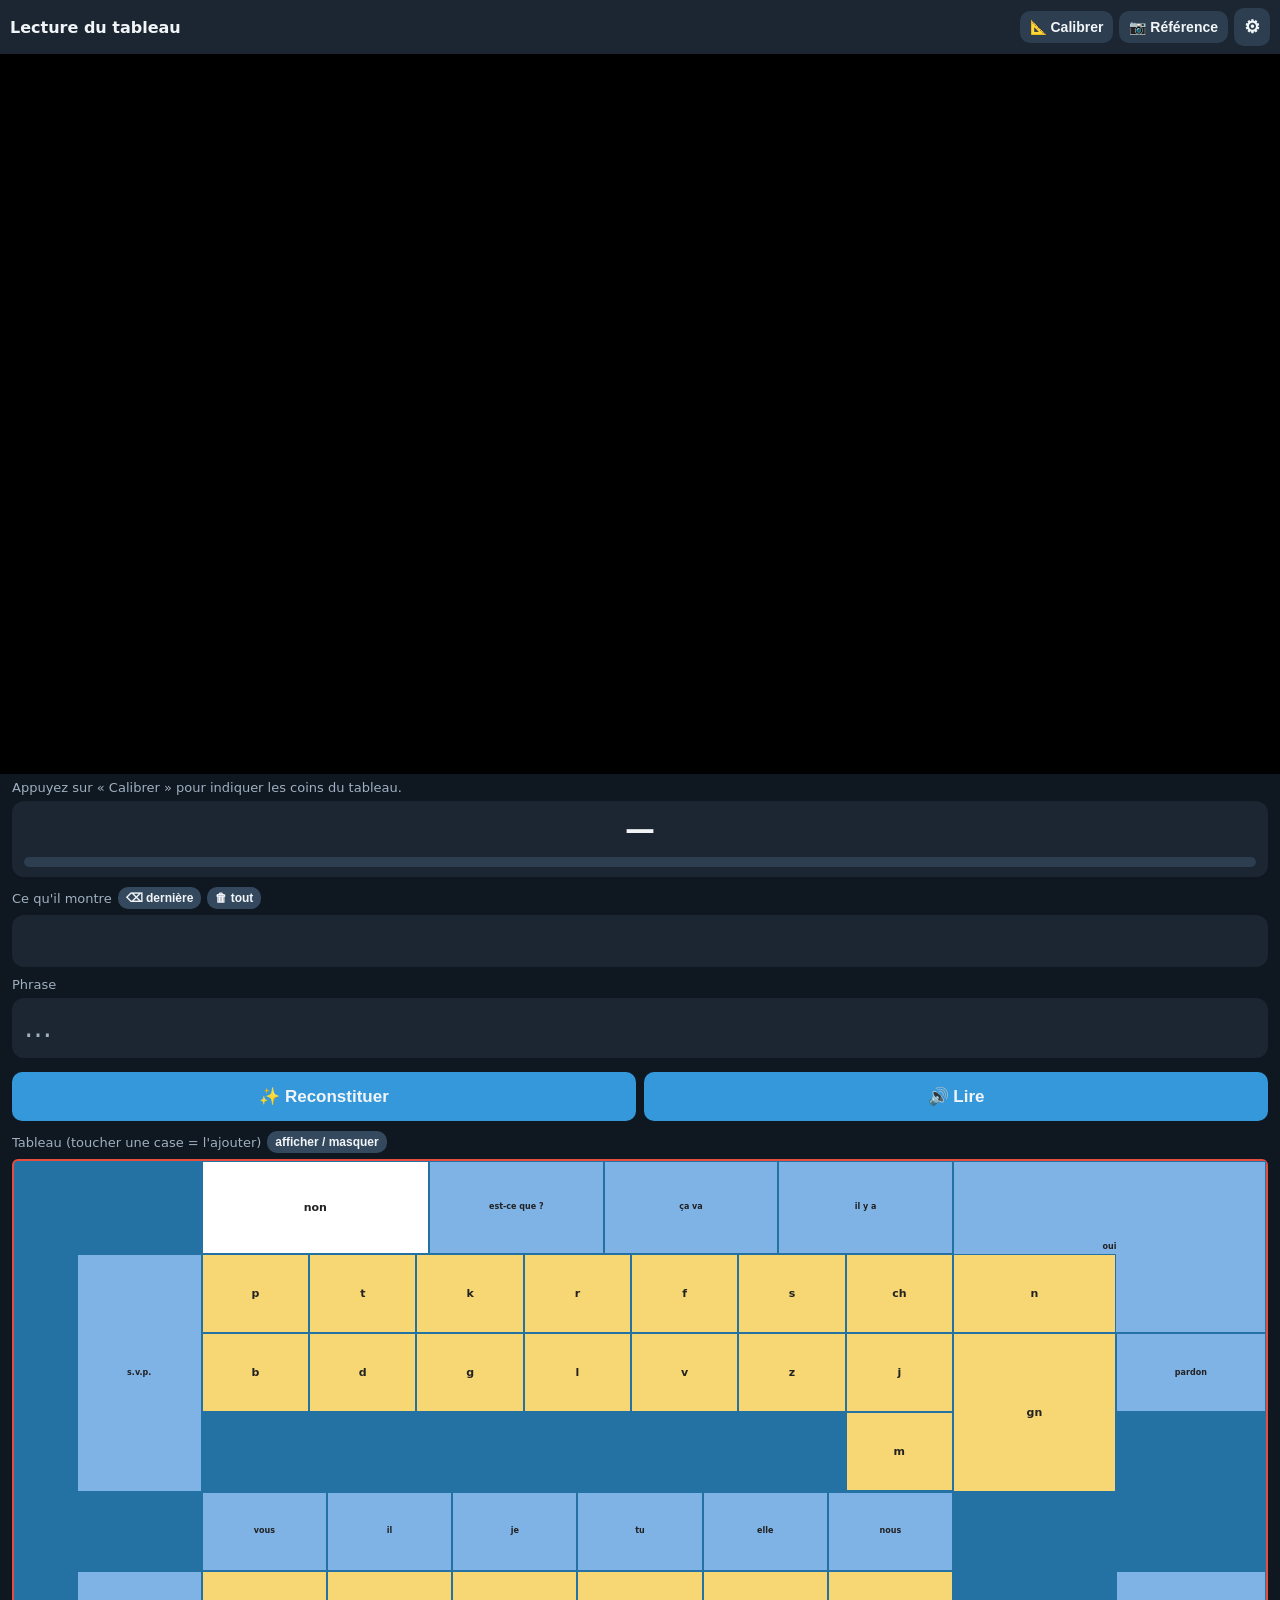
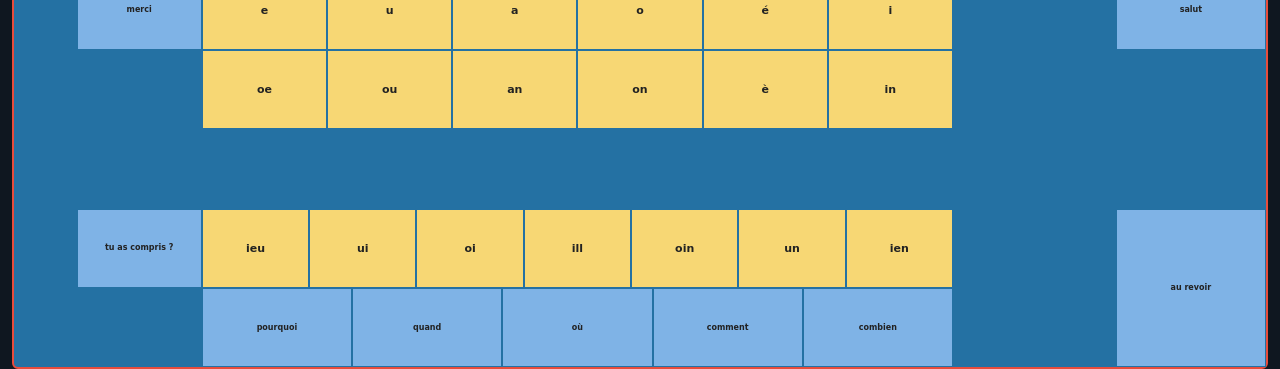
==== commit 7d305ff1: "Repartir de zéro : lecture du tableau par comparaison avec une référence Nouvelle application simple" ====
--- a/index.html
+++ b/index.html
@@ -1,506 +1,116 @@
 <!DOCTYPE html>
 <html lang="fr">
 <head>
-<meta charset="UTF-8">
-<meta name="viewport" content="width=device-width, initial-scale=1.0, maximum-scale=3.0">
-<meta name="apple-mobile-web-app-capable" content="yes">
-<meta name="mobile-web-app-capable" content="yes">
-<meta name="apple-mobile-web-app-status-bar-style" content="black-translucent">
-<meta name="theme-color" content="#0a0a0f">
-<link rel="manifest" href="manifest.json">
-<link rel="icon" type="image/svg+xml" href="icon.svg">
-<link rel="apple-touch-icon" href="icon.svg">
-<link rel="stylesheet" href="css/style.css">
-<title>Communication</title>
+  <meta charset="UTF-8">
+  <meta name="viewport" content="width=device-width, initial-scale=1, viewport-fit=cover">
+  <meta name="apple-mobile-web-app-capable" content="yes">
+  <meta name="apple-mobile-web-app-status-bar-style" content="black-translucent">
+  <meta name="theme-color" content="#0f1720">
+  <title>Lecture du tableau</title>
+  <link rel="manifest" href="manifest.json">
+  <link rel="apple-touch-icon" href="icon.svg">
+  <link rel="icon" href="icon.svg">
+  <link rel="stylesheet" href="css/style.css?v=2">
 </head>
 <body>
 
-<!-- ══════════════════════════════════════
-     ÉCRAN 1 : ACCUEIL
-══════════════════════════════════════ -->
-<div id="screen-home" class="screen active">
-  <div class="logo">
-    <h1>Communication</h1>
-    <p>tableau → voix</p>
-    <p style="font-size:13px;color:#5aa5d8;margin-top:4px;font-weight:600">v21 · a11y</p>
+  <header>
+    <span class="title">Lecture du tableau</span>
+    <button id="btn-calib" class="btn small">📐 Calibrer</button>
+    <button id="btn-ref" class="btn small">📷 Référence</button>
+    <button id="btn-settings" class="btn small icon" aria-label="Réglages">⚙</button>
+  </header>
+
+  <!-- Caméra -->
+  <div id="cambox">
+    <video id="video" autoplay muted playsinline></video>
+    <canvas id="overlay"></canvas>
+    <div id="handles" class="hidden">
+      <div class="handle" data-i="0"><span>HG</span></div>
+      <div class="handle" data-i="1"><span>HD</span></div>
+      <div class="handle" data-i="2"><span>BD</span></div>
+      <div class="handle" data-i="3"><span>BG</span></div>
+    </div>
   </div>
-  <div class="home-btns">
-    <button class="btn-primary" onclick="App.goCalib()">📷 Démarrer avec caméra</button>
-    <button class="btn-secondary" onclick="App.goMain('manual')">✋ Mode manuel uniquement</button>
-    <button class="btn-secondary" onclick="App.goMain('scan')">🔊 Mode scan (son)</button>
-    <button class="btn-secondary" onclick="App.pickVideoFile()">🎬 Analyser une vidéo</button>
-    <button class="btn-secondary" onclick="App.showScreen('training')">🧠 Apprentissage</button>
-    <button class="btn-ghost" onclick="App.showScreen('favorites'); Favorites.render();">★ Favoris</button>
+  <div id="calibbar" class="hidden">
+    <p>Glissez chaque point sur le coin du tableau : <b>HG</b> = haut-gauche (près du 0), <b>HD</b> = haut-droit, <b>BD</b> = bas-droit, <b>BG</b> = bas-gauche. Le pied doit être <b>hors</b> du tableau.</p>
+    <button id="btn-ok" class="btn primary">✔ Valider</button>
+    <button id="btn-cancel" class="btn">Annuler</button>
   </div>
-  <!-- Hidden file input pour l'upload vidéo -->
-  <input type="file" id="video-file-input" accept="video/*" style="display:none" onchange="App.onVideoFileSelected(event)">
-  <input type="file" id="training-file-input" accept="video/*" style="display:none" onchange="App.onTrainingFileSelected(event)">
-</div>
+  <div id="status">Démarrage…</div>
 
-<!-- ══════════════════════════════════════
-     ÉCRAN 2 : CALIBRATION
-══════════════════════════════════════ -->
-<div id="screen-calib" class="screen">
-  <div class="calib-header">
-    <h2>Calibration</h2>
-    <p>Pointez les 4 coins du tableau</p>
+  <!-- Case en cours -->
+  <div id="hoverwrap">
+    <div id="hover">—</div>
+    <div class="bar"><div id="hoverbar"></div></div>
   </div>
 
-  <div class="cam-container">
-    <video id="video-calib" autoplay playsinline muted></video>
-    <canvas id="canvas-calib"></canvas>
-  </div>
+  <!-- Ce qu'il montre -->
+  <section>
+    <div class="label">Ce qu'il montre <button id="btn-erase" class="btn tiny">⌫ dernière</button> <button id="btn-clear" class="btn tiny">🗑 tout</button></div>
+    <div id="seq"></div>
+  </section>
 
-  <div class="calib-steps">
-    <div class="step-dot" id="dot-0"></div>
-    <div class="step-dot" id="dot-1"></div>
-    <div class="step-dot" id="dot-2"></div>
-    <div class="step-dot" id="dot-3"></div>
-  </div>
+  <!-- Phrase -->
+  <section>
+    <div class="label">Phrase</div>
+    <div id="phrase" class="raw">…</div>
+    <div id="alts"></div>
+    <div class="row">
+      <button id="btn-ia" class="btn primary">✨ Reconstituer</button>
+      <button id="btn-read" class="btn primary">🔊 Lire</button>
+    </div>
+  </section>
 
-  <div class="calib-instruction" id="calib-msg">
-    Appuyez sur <b>Démarrer</b> pour ouvrir la caméra.
-  </div>
+  <!-- Mini tableau -->
+  <section id="miniwrap">
+    <div class="label">Tableau (toucher une case = l'ajouter) <button id="btn-mini" class="btn tiny">afficher / masquer</button></div>
+    <div id="mini"></div>
+  </section>
 
-  <div class="calib-actions">
-    <button class="btn-secondary" onclick="App.showScreen('home')">← Retour</button>
-    <button class="btn-secondary" id="calib-auto-btn" onclick="Calibration.auto()" style="display:none">⚡ Auto</button>
-    <button class="btn-secondary" id="calib-manual-btn" onclick="Calibration.startManualTap()" style="display:none">✋ Pointer</button>
-    <button class="btn-primary" id="calib-action-btn" onclick="Calibration.action()">Démarrer caméra</button>
-  </div>
-</div>
+  <!-- Réglages -->
+  <div id="settings" class="hidden">
+    <div class="panel">
+      <div class="panel-head"><b>Réglages</b><button id="btn-close" class="btn small">Fermer</button></div>
 
-<!-- ══════════════════════════════════════
-     ÉCRAN 3 : TABLEAU PRINCIPAL
-══════════════════════════════════════ -->
-<div id="screen-main" class="screen">
+      <h3>Détection</h3>
+      <label>Temps de maintien : <span id="s-dwell-v"></span>
+        <input id="s-dwell" type="range" min="0.5" max="3" step="0.1"></label>
+      <label>Sensibilité (plus bas = plus sensible) : <span id="s-thr-v"></span>
+        <input id="s-thr" type="range" min="10" max="120" step="2"></label>
+      <label>Décalage de la pointe : <span id="s-off-v"></span>
+        <input id="s-off" type="range" min="-0.1" max="0.1" step="0.005"></label>
+      <label>Le pied arrive par le côté :
+        <select id="s-entry">
+          <option value="bottom">bas du tableau (ligne 9)</option>
+          <option value="top">haut du tableau (ligne 0)</option>
+          <option value="left">gauche</option>
+          <option value="right">droite</option>
+        </select></label>
+      <label class="chk"><input id="s-adapt" type="checkbox"> Suivre les changements de lumière</label>
+      <label class="chk"><input id="s-mask" type="checkbox"> Afficher la zone détectée (orange)</label>
+      <label class="chk"><input id="s-non" type="checkbox"> « non » efface la dernière case</label>
 
-  <!-- Prediction suggestions -->
-  <div class="pred-bar" id="pred-bar">
-    <button class="pred-chip empty" id="pred-0">suggestions</button>
-    <button class="pred-chip empty" id="pred-1">—</button>
-    <button class="pred-chip empty" id="pred-2">—</button>
-  </div>
+      <h3>Voix et IA</h3>
+      <label class="chk"><input id="s-announce" type="checkbox"> Dire chaque case à voix haute</label>
+      <label class="chk"><input id="s-auto" type="checkbox"> Reconstituer automatiquement la phrase</label>
+      <label>Clé API Anthropic (reste sur ce téléphone)
+        <input id="s-key" type="password" placeholder="sk-ant-…" autocomplete="off"></label>
 
-  <!-- Output -->
-  <div class="output-bar">
-    <div id="output-text"><span class="output-placeholder">Composez...</span></div>
-    <button class="out-btn complete" id="btn-complete" onclick="Prediction.completeNow()" title="Compléter la phrase" aria-label="Compléter la phrase"><span aria-hidden="true">💡</span></button>
-    <button class="out-btn del" onclick="App.back()" aria-label="Effacer le dernier caractère"><span aria-hidden="true">←</span></button>
-    <button class="out-btn" onclick="App.clearAll()" aria-label="Tout effacer"><span aria-hidden="true">✕</span></button>
-    <button class="out-btn speak" onclick="App.speak()" aria-label="Lire le texte"><span aria-hidden="true">▶</span> Lire</button>
-  </div>
-
-  <!-- Toolbar -->
-  <div class="toolbar">
-    <div class="mode-pill">
-      <button class="mode-btn" id="btn-manual" onclick="App.setMode('manual')">✋ Manuel</button>
-      <button class="mode-btn" id="btn-camera" onclick="App.setMode('camera')">📷 Caméra</button>
-      <button class="mode-btn" id="btn-scan" onclick="App.setMode('scan')">🔊 Scan</button>
-    </div>
-    <button class="tool-btn" onclick="App.toggleSettings()" title="Réglages" aria-label="Réglages"><span aria-hidden="true">⚙</span></button>
-    <button class="tool-btn" onclick="App.showScreen('favorites'); Favorites.render();" title="Favoris" aria-label="Favoris"><span aria-hidden="true">★</span></button>
-    <button class="tool-btn" onclick="Calibration.recaptureTemplates()" title="Recaler le cadre sur le tableau" aria-label="Recaler le cadre sur le tableau"><span aria-hidden="true">↺</span></button>
-    <button class="tool-btn" onclick="App.showScreen('calib'); Calibration.reset(); Calibration.startCam();" title="Calibration" aria-label="Recalibrer"><span aria-hidden="true">📐</span></button>
-    <button class="tool-btn" onclick="App.showScreen('home')" title="Accueil" aria-label="Accueil"><span aria-hidden="true">🏠</span></button>
-  </div>
-
-  <!-- Settings -->
-  <div id="settings-panel">
-    <div class="setting-section-title">Général</div>
-    <div class="setting-row">
-      <span class="setting-label">maintien (s)</span>
-      <input type="range" min="0.3" max="4" step="0.1" value="1.5" id="sl-dwell" oninput="document.getElementById('val-dwell').textContent=parseFloat(this.value).toFixed(1)+'s'">
-      <span class="setting-val" id="val-dwell">1.5s</span>
-    </div>
-    <div class="setting-row">
-      <span class="setting-label">lissage mouvement</span>
-      <input type="range" min="0" max="0.95" step="0.05" value="0.3" id="sl-smooth" oninput="document.getElementById('val-smooth').textContent=parseFloat(this.value).toFixed(2)">
-      <span class="setting-val" id="val-smooth">0.30</span>
-    </div>
-    <div class="setting-hint">Adapté à la spasticité : 0 = aucun lissage (réactif), 0.9 = très lisse (pied stabilisé). Augmenter si le pied "saute" trop entre les cases.</div>
-    <div class="setting-row">
-      <span class="setting-label">vitesse voix</span>
-      <input type="range" min="0.5" max="1.5" step="0.1" value="0.9" id="sl-speed" oninput="document.getElementById('val-speed').textContent=parseFloat(this.value).toFixed(1)+'×'">
-      <span class="setting-val" id="val-speed">0.9×</span>
-    </div>
-    <div class="setting-row">
-      <span class="setting-label">décalage haut (lignes)</span>
-      <input type="range" min="0" max="5" step="0.5" value="2" id="sl-offset" oninput="document.getElementById('val-offset').textContent=parseFloat(this.value).toFixed(1)">
-      <span class="setting-val" id="val-offset">2.0</span>
-    </div>
-
-    <div class="setting-section-title">Source caméra</div>
-    <div class="setting-row">
-      <span class="setting-label">mode détection</span>
-      <select id="sl-cam-source" class="setting-input" onchange="Camera.setSource(this.value)">
-        <option value="fixed">Caméra fixe (pied seul)</option>
-        <option value="handheld">iPhone (corps entier)</option>
-      </select>
-    </div>
-    <div class="setting-hint">"Fixe" : détection par pixels (soustraction de fond). "iPhone" : MediaPipe Pose (le corps doit être visible).</div>
-    <div class="setting-row">
-      <span class="setting-label">recapturer le fond</span>
-      <button class="btn-ghost" onclick="Camera.captureBackground && Camera.captureBackground()">Capturer maintenant</button>
-    </div>
-    <div class="setting-hint">En mode "Fixe" : retire le pied du cadre puis touche ce bouton pour réapprendre le fond.</div>
-
-    <div class="setting-section-title">Voix automatique</div>
-    <div class="setting-row">
-      <span class="setting-label">lire chaque sélection</span>
-      <label class="setting-val">
-        <input type="checkbox" id="chk-speak-sel" onchange="App.setSpeakOnSelect(this.checked)"> on
-      </label>
-    </div>
-    <div class="setting-row">
-      <span class="setting-label">lire chaque mot complet</span>
-      <label class="setting-val">
-        <input type="checkbox" id="chk-speak-word" onchange="App.setSpeakOnWord(this.checked)"> on
-      </label>
-    </div>
-    <div class="setting-row">
-      <span class="setting-label">lire sur ponctuation</span>
-      <label class="setting-val">
-        <input type="checkbox" id="chk-speak-sent" onchange="App.setSpeakOnSentence(this.checked)"> on
-      </label>
-    </div>
-    <div class="setting-hint">"Lire chaque sélection" est le plus réactif (feedback immédiat sur chaque lettre/syllabe). Utile pour l'utilisateur qui pointe avec son pied.</div>
-
-    <div class="setting-section-title">Profils de calibration</div>
-    <div class="setting-row">
-      <button class="btn-ghost" onclick="Calibration.promptAndSaveProfile()">💾 Sauvegarder sous…</button>
-    </div>
-    <div id="profiles-list"></div>
-
-    <div class="setting-section-title">Prédiction IA</div>
-    <div class="setting-row">
-      <span class="setting-label">URL du proxy</span>
-      <input type="url" id="inp-proxy-url" placeholder="https://aac-predict.xxx.workers.dev" class="setting-input" oninput="Prediction.saveProxyUrl(this.value)">
-    </div>
-    <div class="setting-hint">Endpoint du Cloudflare Worker (voir <code>worker/README.md</code>). La clé API reste côté serveur.</div>
-    <div class="setting-row">
-      <span class="setting-label">prédiction active</span>
-      <label class="setting-val">
-        <input type="checkbox" id="chk-pred" checked onchange="Prediction.setEnabled(this.checked)"> on
-      </label>
-    </div>
-
-    <div class="setting-section-title">Calibration automatique</div>
-    <div class="setting-row">
-      <span class="setting-label" id="lbl-offset-learning">0/20 paires pied↔case</span>
-      <button class="btn-ghost" onclick="Calibration.resetOffsetLearning()">Réinitialiser</button>
-    </div>
-
-    <div class="setting-section-title">Scan audio</div>
-    <div class="setting-row">
-      <span class="setting-label">seuil son</span>
-      <input type="range" min="0.05" max="0.6" step="0.05" value="0.2" id="sl-audio-th" oninput="document.getElementById('val-audio-th').textContent=parseFloat(this.value).toFixed(2)">
-      <span class="setting-val" id="val-audio-th">0.20</span>
-    </div>
-    <div class="setting-row">
-      <span class="setting-label">rythme (s)</span>
-      <input type="range" min="0.6" max="3" step="0.2" value="1.4" id="sl-scan-rate" oninput="document.getElementById('val-scan-rate').textContent=parseFloat(this.value).toFixed(1)+'s'">
-      <span class="setting-val" id="val-scan-rate">1.4s</span>
+      <h3>Test et remise à zéro</h3>
+      <label>Tester avec une vidéo du téléphone
+        <input id="s-file" type="file" accept="video/*"></label>
+      <button id="s-camera" class="btn">📷 Revenir à la caméra</button>
+      <button id="s-reset" class="btn danger">Effacer la calibration</button>
     </div>
   </div>
 
-  <!-- Status + dwell -->
-  <div class="status-bar">
-    <div class="status-dot" id="main-dot"></div>
-    <span id="main-status">Mode manuel</span>
-  </div>
-  <div class="dwell-wrap" id="dwell-wrap">
-    <div id="dwell-bar"></div>
-  </div>
-
-  <!-- Camera live -->
-  <div id="camera-live-wrap">
-    <video id="video-live" autoplay playsinline muted></video>
-    <canvas id="canvas-live"></canvas>
-    <div id="foot-badge" class="foot-badge">
-      <div class="foot-badge-dot"></div>
-      <span id="foot-badge-text">cherche le pied</span>
-    </div>
-    <!-- Calibration inline pour vidéo chargée : affichage sur la MÊME
-         vidéo, paused, l'utilisateur tape 4 coins puis ▶ Démarrer -->
-    <div id="video-calib-overlay" style="display:none;">
-      <div class="vcalib-msg" id="vcalib-msg">👆 Touchez <b>HAUT-GAUCHE</b> du tableau</div>
-      <div class="vcalib-dots">
-        <div class="step-dot current" id="vcalib-dot-0"></div>
-        <div class="step-dot" id="vcalib-dot-1"></div>
-        <div class="step-dot" id="vcalib-dot-2"></div>
-        <div class="step-dot" id="vcalib-dot-3"></div>
-      </div>
-      <div class="vcalib-actions">
-        <button class="btn-secondary" id="vcalib-reset-btn" onclick="Camera.resetVideoCalib()">↺ Recommencer</button>
-        <button class="btn-primary" id="vcalib-play-btn" style="display:none;" onclick="Camera.beginVideoPlayback()">▶ Démarrer</button>
-      </div>
-    </div>
-  </div>
-
-  <!-- Tableau -->
-  <div class="tb-wrap">
-  <div class="tb" id="tableau">
-
-    <!-- L0 -->
-    <div class="c num" style="grid-row:1;grid-column:1;">0</div>
-    <div class="c bl nc" style="grid-row:1;grid-column:2;"></div>
-    <div style="grid-row:1;grid-column:3;">
-      <div class="inn" style="grid-template-columns:76px 1fr 1fr 1fr;">
-        <div class="c wh fxxl" data-val="non " data-row="0" onclick="App.sel(this)">non</div>
-        <div class="c bl flg" data-val="est-ce que " data-row="0" onclick="App.sel(this)">est-ce que ?</div>
-        <div class="c bl flg" data-val="ça va " data-row="0" onclick="App.sel(this)">ça va</div>
-        <div class="c bl flg" data-val="il y a " data-row="0" onclick="App.sel(this)">il y a</div>
-      </div>
-    </div>
-    <div class="c wh fxl" style="grid-row:1/3;grid-column:4/6;" data-val="oui " data-row="0" onclick="App.sel(this)">oui</div>
-
-    <!-- L1 -->
-    <div class="c num" style="grid-row:2;grid-column:1;">1</div>
-    <div class="c bl fxs nc" style="grid-row:2/5;grid-column:2;font-size:9px;line-height:1.8;">s.<br>v.<br>p.</div>
-    <div style="grid-row:2;grid-column:3;">
-      <div class="inn" style="grid-template-columns:repeat(7,1fr);">
-        <div class="c yw fxl" data-val="p" data-row="1" onclick="App.sel(this)">p</div>
-        <div class="c yw fxl" data-val="t" data-row="1" onclick="App.sel(this)">t</div>
-        <div class="c yw flg" data-val="k" data-row="1" onclick="App.sel(this)">k<sub style="font-size:7px">qu</sub></div>
-        <div class="c yw fxl" data-val="r" data-row="1" onclick="App.sel(this)">r</div>
-        <div class="c yw flg" data-val="f" data-row="1" onclick="App.sel(this)"><sup style="font-size:7px">ph</sup>f</div>
-        <div class="c yw flg" data-val="s" data-row="1" onclick="App.sel(this)">s<sub style="font-size:7px">c</sub></div>
-        <div class="c yw fxl" data-val="ch" data-row="1" onclick="App.sel(this)">ch</div>
-      </div>
-    </div>
-    <div class="c yw fxl" style="grid-row:2;grid-column:4;" data-val="n" data-row="1" onclick="App.sel(this)">n</div>
-    <div class="c bl nc" style="grid-row:2;grid-column:5;"></div>
-
-    <!-- L2 -->
-    <div class="c num" style="grid-row:3;grid-column:1;">2</div>
-    <div style="grid-row:3;grid-column:3;">
-      <div class="inn" style="grid-template-columns:repeat(7,1fr);">
-        <div class="c yw fxl" data-val="b" data-row="2" onclick="App.sel(this)">b</div>
-        <div class="c yw fxl" data-val="d" data-row="2" onclick="App.sel(this)">d</div>
-        <div class="c yw flg" data-val="g" data-row="2" onclick="App.sel(this)">g<sub style="font-size:7px">gu</sub></div>
-        <div class="c yw fxl" data-val="l" data-row="2" onclick="App.sel(this)">l</div>
-        <div class="c yw fxl" data-val="v" data-row="2" onclick="App.sel(this)">v</div>
-        <div class="c yw fxl" data-val="z" data-row="2" onclick="App.sel(this)">z</div>
-        <div class="c yw flg" data-val="j" data-row="2" onclick="App.sel(this)">j<sub style="font-size:7px">ge</sub></div>
-      </div>
-    </div>
-    <div class="c yw fxl" style="grid-row:3/5;grid-column:4;" data-val="gn" data-row="2" onclick="App.sel(this)">gn</div>
-    <div class="c bl fmd" style="grid-row:3;grid-column:5;font-size:9px;" data-val="pardon " data-row="2" onclick="App.sel(this)">pardon</div>
-
-    <!-- L3 -->
-    <div class="c num" style="grid-row:4;grid-column:1;">3</div>
-    <div style="grid-row:4;grid-column:3;">
-      <div class="inn" style="grid-template-columns:repeat(7,1fr);">
-        <div class="c yw nc"></div><div class="c yw nc"></div><div class="c yw nc"></div>
-        <div class="c yw nc"></div><div class="c yw nc"></div><div class="c yw nc"></div>
-        <div class="c yw fxl" data-val="m" data-row="3" onclick="App.sel(this)">m</div>
-      </div>
-    </div>
-    <div class="c bl nc" style="grid-row:4;grid-column:5;"></div>
-
-    <!-- L4 -->
-    <div class="c num" style="grid-row:5;grid-column:1;">4</div>
-    <div class="c bl nc" style="grid-row:5;grid-column:2;"></div>
-    <div style="grid-row:5;grid-column:3;">
-      <div class="inn" style="grid-template-columns:repeat(6,1fr);">
-        <div class="c bl flg" data-val="vous " data-row="4" onclick="App.sel(this)">vous</div>
-        <div class="c bl flg" data-val="il " data-row="4" onclick="App.sel(this)">il</div>
-        <div class="c bl flg" data-val="je " data-row="4" onclick="App.sel(this)">je</div>
-        <div class="c bl flg" data-val="tu " data-row="4" onclick="App.sel(this)">tu</div>
-        <div class="c bl flg" data-val="elle " data-row="4" onclick="App.sel(this)">elle</div>
-        <div class="c bl flg" data-val="nous " data-row="4" onclick="App.sel(this)">nous</div>
-      </div>
-    </div>
-    <div class="c bl nc" style="grid-row:5;grid-column:4;"></div>
-    <div class="c bl nc" style="grid-row:5;grid-column:5;"></div>
-
-    <!-- L5 -->
-    <div class="c num" style="grid-row:6;grid-column:1;">5</div>
-    <div class="c bl fxs" style="grid-row:6;grid-column:2;font-size:9px;" data-val="merci " data-row="5" onclick="App.sel(this)">merci</div>
-    <div style="grid-row:6;grid-column:3;">
-      <div class="inn" style="grid-template-columns:repeat(6,1fr);">
-        <div class="c yw fxl" data-val="e" data-row="5" onclick="App.sel(this)">e</div>
-        <div class="c yw fxl" data-val="u" data-row="5" onclick="App.sel(this)">u</div>
-        <div class="c yw fxl" data-val="a" data-row="5" onclick="App.sel(this)">a</div>
-        <div class="c yw fxl" data-val="o" data-row="5" onclick="App.sel(this)">o</div>
-        <div class="c yw fxl" data-val="é" data-row="5" onclick="App.sel(this)">é</div>
-        <div class="c yw fxl" data-val="i" data-row="5" onclick="App.sel(this)">i</div>
-      </div>
-    </div>
-    <div class="c bl nc" style="grid-row:6;grid-column:4;"></div>
-    <div class="c bl fmd" style="grid-row:6;grid-column:5;font-size:9px;" data-val="salut " data-row="5" onclick="App.sel(this)">salut</div>
-
-    <!-- L6 -->
-    <div class="c num" style="grid-row:7;grid-column:1;">6</div>
-    <div class="c bl nc" style="grid-row:7;grid-column:2;"></div>
-    <div style="grid-row:7;grid-column:3;">
-      <div class="inn" style="grid-template-columns:repeat(6,1fr);">
-        <div class="c yw flg" data-val="oe" data-row="6" onclick="App.sel(this)">oe</div>
-        <div class="c yw flg" data-val="ou" data-row="6" onclick="App.sel(this)">ou</div>
-        <div class="c yw flg" data-val="an" data-row="6" onclick="App.sel(this)">an</div>
-        <div class="c yw flg" data-val="on" data-row="6" onclick="App.sel(this)">on</div>
-        <div class="c yw flg" data-val="è" data-row="6" onclick="App.sel(this)">è</div>
-        <div class="c yw flg" data-val="in" data-row="6" onclick="App.sel(this)">in</div>
-      </div>
-    </div>
-    <div class="c bl nc" style="grid-row:7;grid-column:4;"></div>
-    <div class="c bl nc" style="grid-row:7;grid-column:5;"></div>
-
-    <!-- L7 -->
-    <div class="c num" style="grid-row:8;grid-column:1;">7</div>
-    <div class="c bl nc" style="grid-row:8;grid-column:2;"></div>
-    <div class="c bl nc" style="grid-row:8;grid-column:3;"></div>
-    <div class="c bl nc" style="grid-row:8;grid-column:4;"></div>
-    <div class="c bl nc" style="grid-row:8;grid-column:5;"></div>
-
-    <!-- L8 -->
-    <div class="c num" style="grid-row:9;grid-column:1;">8</div>
-    <div class="c bl fxs" style="grid-row:9;grid-column:2;font-size:7px;padding:1px;" data-val="tu as compris ? " data-row="8" onclick="App.sel(this)">tu as<br>compris?</div>
-    <div style="grid-row:9;grid-column:3;">
-      <div class="inn" style="grid-template-columns:repeat(7,1fr);">
-        <div class="c yw flg" data-val="ieu" data-row="8" onclick="App.sel(this)">ieu</div>
-        <div class="c yw flg" data-val="ui" data-row="8" onclick="App.sel(this)">ui</div>
-        <div class="c yw flg" data-val="oi" data-row="8" onclick="App.sel(this)">oi</div>
-        <div class="c yw flg" data-val="ill" data-row="8" onclick="App.sel(this)">ill</div>
-        <div class="c yw flg" data-val="oin" data-row="8" onclick="App.sel(this)">oin</div>
-        <div class="c yw flg" data-val="un" data-row="8" onclick="App.sel(this)">un</div>
-        <div class="c yw flg" data-val="ien" data-row="8" onclick="App.sel(this)">ien</div>
-      </div>
-    </div>
-    <div class="c bl nc" style="grid-row:9;grid-column:4;"></div>
-    <div class="c bl fxs" style="grid-row:9/11;grid-column:5;font-size:8px;text-align:center;" data-val="au revoir " data-row="8" onclick="App.sel(this)">au<br>revoir</div>
-
-    <!-- L9 -->
-    <div class="c num" style="grid-row:10;grid-column:1;">9</div>
-    <div class="c bl nc" style="grid-row:10;grid-column:2;"></div>
-    <div style="grid-row:10;grid-column:3;">
-      <div class="inn" style="grid-template-columns:repeat(5,1fr);">
-        <div class="c bl flg" data-val="pourquoi " data-row="9" onclick="App.sel(this)">pourquoi</div>
-        <div class="c bl flg" data-val="quand " data-row="9" onclick="App.sel(this)">quand</div>
-        <div class="c bl flg" data-val="où " data-row="9" onclick="App.sel(this)">où</div>
-        <div class="c bl flg" data-val="comment " data-row="9" onclick="App.sel(this)">comment</div>
-        <div class="c bl flg" data-val="combien " data-row="9" onclick="App.sel(this)">combien</div>
-      </div>
-    </div>
-    <div class="c bl nc" style="grid-row:10;grid-column:4;"></div>
-
-  </div>
-  </div>
-
-</div>
-
-<!-- ══════════════════════════════════════
-     ÉCRAN : APPRENTISSAGE (supervisé sur vidéo)
-══════════════════════════════════════ -->
-<div id="screen-training" class="screen">
-  <div class="fav-header">
-    <button onclick="App.showScreen('home')" aria-label="Retour à l'accueil"><span aria-hidden="true">←</span></button>
-    <h2><span aria-hidden="true">🧠</span> Apprentissage</h2>
-  </div>
-  <div class="training-body">
-    <div class="training-step">
-      <div class="training-step-title">1. Charger une vidéo test</div>
-      <button class="btn-secondary" onclick="App.pickTrainingFile()">🎬 Choisir une vidéo</button>
-      <div class="setting-hint" id="training-file-status">Aucune vidéo chargée</div>
-    </div>
-
-    <div class="training-step">
-      <div class="training-step-title">2. Calibration des 4 coins</div>
-      <div class="setting-hint" id="training-calib-status">Vérification…</div>
-      <button class="btn-primary" id="training-calib-btn" onclick="App.startTrainingCalibration()" style="display:none">🎯 Calibrer sur cette vidéo</button>
-      <div class="setting-hint">Recommandé : calibrer directement sur la vidéo chargée est plus précis qu'une calibration faite avec un autre cadrage.</div>
-    </div>
-
-    <div class="training-step">
-      <div class="training-step-title">3. Texte attendu (ce que la personne a écrit dans la vidéo)</div>
-      <textarea id="training-target" class="setting-input" rows="4" placeholder="Ex: bonjour comment ça va"></textarea>
-    </div>
-
-    <div class="training-step">
-      <button class="btn-primary" id="training-start-btn" onclick="App.startTraining()">🧠 Lancer l'apprentissage</button>
-    </div>
-
-    <div class="training-step" id="training-progress-wrap" style="display:none">
-      <div class="training-step-title">Analyse en cours</div>
-      <div class="training-progress-bar"><div id="training-progress-fill"></div></div>
-      <div class="setting-hint" id="training-status-text">Initialisation…</div>
-    </div>
-
-    <div class="training-step" id="training-results" style="display:none">
-      <div class="training-step-title">Résultats</div>
-      <div class="training-kpi" id="training-accuracy">—</div>
-      <div class="training-transcripts">
-        <div><b>Obtenu :</b> <span id="training-got"></span></div>
-        <div><b>Attendu :</b> <span id="training-want"></span></div>
-      </div>
-      <div class="training-params" id="training-params"></div>
-      <button class="btn-primary" onclick="App.applyTraining()">✓ Appliquer ces paramètres</button>
-    </div>
-  </div>
-</div>
-
-<!-- ══════════════════════════════════════
-     ÉCRAN : TRANSCRIPTION (résultat vidéo)
-══════════════════════════════════════ -->
-<div id="screen-transcript" class="screen">
-  <div class="fav-header">
-    <button onclick="App.closeTranscript()" aria-label="Fermer la transcription"><span aria-hidden="true">←</span></button>
-    <h2><span aria-hidden="true">📝</span> Transcription</h2>
-  </div>
-  <div class="transcript-body">
-    <div class="transcript-meta" id="transcript-meta"></div>
-    <div class="transcript-text" id="transcript-text">(rien)</div>
-  </div>
-  <div class="transcript-actions">
-    <button class="btn-secondary" onclick="App.copyTranscript()">📋 Copier</button>
-    <button class="btn-secondary" onclick="App.replayVideo()">⏮ Relancer</button>
-    <button class="btn-primary" onclick="App.speakTranscript()">▶ Lire à voix haute</button>
-  </div>
-</div>
-
-<!-- ══════════════════════════════════════
-     ÉCRAN : FAVORIS
-══════════════════════════════════════ -->
-<div id="screen-favorites" class="screen">
-  <div class="fav-header">
-    <button onclick="App.showScreen('main')" aria-label="Retour au tableau"><span aria-hidden="true">←</span></button>
-    <h2><span aria-hidden="true">★</span> Favoris & historique</h2>
-  </div>
-  <div class="fav-list" id="fav-list"></div>
-</div>
-
-<!-- MediaPipe Pose (chargé uniquement si besoin) -->
-<script>
-  // Service worker registration (offline) + auto-update
-  if ('serviceWorker' in navigator) {
-    // Recharge la page quand un nouveau SW prend la main (évite d'afficher l'ancienne version en cache)
-    let reloadingOnce = false;
-    navigator.serviceWorker.addEventListener('controllerchange', () => {
-      if (reloadingOnce) return;
-      reloadingOnce = true;
-      console.log('[sw] controllerchange → reloading');
-      window.location.reload();
-    });
-    window.addEventListener('load', () => {
-      navigator.serviceWorker.register('sw.js', { updateViaCache: 'none' })
-        .then((reg) => {
-          console.log('[sw] registered, scope:', reg.scope);
-          reg.update().catch(() => {});
-        })
-        .catch((err) => console.warn('[sw] register failed:', err));
-    });
-  }
-</script>
-
-<script src="js/tableau.js"></script>
-<script src="js/videosource.js"></script>
-<script src="js/history.js"></script>
-<script src="js/prediction.js"></script>
-<script src="js/calibration.js"></script>
-<script src="js/camera.js"></script>
-<script src="js/scan.js"></script>
-<script src="js/training.js"></script>
-<script src="js/app.js"></script>
+  <script src="js/board.js?v=2"></script>
+  <script src="js/vision.js?v=2"></script>
+  <script src="js/ia.js?v=2"></script>
+  <script src="js/app.js?v=2"></script>
+  <script>
+    if ('serviceWorker' in navigator) navigator.serviceWorker.register('sw.js').catch(() => { });
+  </script>
 </body>
 </html>
--- a/css/style.css
+++ b/css/style.css
@@ -1,723 +1,72 @@
-@import url('https://fonts.googleapis.com/css2?family=DM+Mono:wght@400;500&family=DM+Sans:wght@300;400;500;600&display=swap');
+:root {
+  --bg: #0f1720; --panel: #1b2632; --text: #f2f5f8; --muted: #9fb0c0;
+  --green: #2ecc71; --orange: #f39c12; --red: #e74c3c; --blue: #3498db; --yellow: #f1c40f;
+}
+* { box-sizing: border-box; -webkit-tap-highlight-color: transparent; }
+html, body { margin: 0; background: var(--bg); color: var(--text); font-family: -apple-system, system-ui, sans-serif; }
+body { padding-bottom: env(safe-area-inset-bottom); overflow-x: hidden; }
 
-:root {
-  --bg: #0a0a0f;
-  --surface: #13131a;
-  --surface-2: #1a1a24;
-  --border: rgba(255,255,255,0.08);
-  --blue: #2980b9;
-  --blue-light: #5dade2;
-  --yellow: #f0c030;
-  --green: #1D9E75;
-  --red: #e74c3c;
-  --orange: #f0a030;
-  --purple: #9b59b6;
-  --text: #f0f0f0;
-  --muted: rgba(255,255,255,0.4);
-}
+header { display: flex; align-items: center; gap: 6px; padding: calc(8px + env(safe-area-inset-top)) 10px 8px; background: var(--panel); }
+header .title { flex: 1; font-weight: 700; font-size: 16px; }
 
-* { box-sizing: border-box; margin: 0; padding: 0; -webkit-tap-highlight-color: transparent; }
+.btn { border: 0; border-radius: 10px; background: #2c3e50; color: var(--text); font-size: 16px; padding: 12px 14px; font-weight: 600; }
+.btn:active { filter: brightness(1.3); }
+.btn:disabled { opacity: 0.5; }
+.btn.small { padding: 8px 10px; font-size: 14px; }
+.btn.tiny { padding: 4px 8px; font-size: 12px; margin-left: 6px; background: #34495e; }
+.btn.icon { font-size: 18px; }
+.btn.primary { background: var(--blue); }
+.btn.danger { background: var(--red); }
+.row { display: flex; gap: 8px; margin-top: 8px; }
+.row .btn { flex: 1; padding: 14px; font-size: 17px; }
+.hidden { display: none !important; }
 
-body {
-  font-family: 'DM Sans', sans-serif;
-  background: var(--bg);
-  color: var(--text);
-  min-height: 100vh;
-  overflow-x: hidden;
-}
+#cambox { position: relative; width: 100%; aspect-ratio: 16 / 9; background: #000; overflow: hidden; }
+#video { position: absolute; inset: 0; width: 100%; height: 100%; object-fit: fill; }
+#overlay { position: absolute; inset: 0; pointer-events: none; }
+#handles { position: absolute; inset: 0; }
+.handle { position: absolute; width: 56px; height: 56px; margin: -28px 0 0 -28px; border-radius: 50%;
+  background: rgba(241,196,15,0.25); border: 3px solid var(--yellow); touch-action: none; display: flex; align-items: center; justify-content: center; }
+.handle span { font-size: 12px; font-weight: 800; color: #000; background: var(--yellow); border-radius: 6px; padding: 1px 4px; }
+#calibbar { background: #24160a; border-bottom: 2px solid var(--yellow); padding: 8px 10px; display: flex; flex-wrap: wrap; gap: 8px; align-items: center; }
+#calibbar p { margin: 0 0 4px; font-size: 13px; width: 100%; color: var(--muted); }
+#calibbar p b { color: var(--yellow); }
 
-/* ═══ ÉCRANS ═══ */
-.screen { display: none; flex-direction: column; min-height: 100vh; padding: 16px; }
-.screen.active { display: flex; }
+#status { font-size: 13px; color: var(--muted); padding: 6px 12px; min-height: 26px; }
+#status.err { color: var(--red); }
 
-/* ═══ ÉCRAN ACCUEIL ═══ */
-#screen-home {
-  align-items: center;
-  justify-content: center;
-  gap: 24px;
-  background: radial-gradient(ellipse at 50% 30%, rgba(41,128,185,0.15) 0%, transparent 70%);
-}
+#hoverwrap { margin: 0 12px; background: var(--panel); border-radius: 12px; padding: 10px 12px; }
+#hover { font-size: 30px; font-weight: 800; text-align: center; min-height: 40px; }
+.bar { height: 10px; background: #2c3e50; border-radius: 5px; overflow: hidden; margin-top: 6px; }
+#hoverbar { height: 100%; width: 0; background: var(--green); transition: width 0.08s linear; }
 
-.logo { text-align: center; }
-.logo h1 {
-  font-size: 28px;
-  font-weight: 600;
-  letter-spacing: -0.5px;
-  color: var(--text);
-}
-.logo p {
-  font-size: 13px;
-  color: var(--muted);
-  margin-top: 6px;
-  font-family: 'DM Mono', monospace;
-}
+section { margin: 10px 12px 0; }
+.label { font-size: 13px; color: var(--muted); margin-bottom: 6px; display: flex; align-items: center; }
+#seq { display: flex; gap: 6px; overflow-x: auto; min-height: 52px; padding: 6px; background: var(--panel); border-radius: 12px; }
+.chip { flex: 0 0 auto; padding: 8px 12px; border-radius: 10px; font-size: 22px; font-weight: 700; background: #f7d774; color: #222; }
+.chip.word, .chip.non { background: #7fb3e6; font-size: 17px; }
 
-.home-btns { display: flex; flex-direction: column; gap: 12px; width: 100%; max-width: 320px; }
+#phrase { font-size: 28px; font-weight: 700; line-height: 1.25; background: var(--panel); border-radius: 12px; padding: 12px; min-height: 60px; }
+#phrase.raw { color: var(--muted); font-weight: 500; }
+#alts { display: flex; flex-wrap: wrap; gap: 6px; margin-top: 6px; }
+.alt { border: 1px solid var(--blue); background: transparent; color: var(--text); border-radius: 8px; padding: 6px 10px; font-size: 15px; }
 
-.btn-primary {
-  background: var(--blue);
-  color: white;
-  border: none;
-  border-radius: 12px;
-  padding: 16px 24px;
-  font-size: 16px;
-  font-weight: 500;
-  font-family: 'DM Sans', sans-serif;
-  cursor: pointer;
-  width: 100%;
-  transition: opacity 0.15s;
-}
-.btn-primary:active { opacity: 0.8; }
+#miniwrap.collapsed #mini { display: none; }
+#mini { position: relative; width: 100%; aspect-ratio: 1.55; background: #2471a3; border: 2px solid var(--red); border-radius: 6px; }
+.mc { position: absolute; display: flex; align-items: center; justify-content: center; font-size: 11px; font-weight: 700;
+  background: #f7d774; color: #222; border: 1px solid #2471a3; overflow: hidden; text-align: center; line-height: 1; }
+.mc.word { background: #7fb3e6; font-size: 8px; }
+.mc.non { background: #fff; }
+.mc.hov { outline: 3px solid var(--orange); outline-offset: -3px; }
+.mc.sel { background: var(--green) !important; color: #fff; }
 
-.btn-secondary {
-  background: var(--surface);
-  color: var(--text);
-  border: 1px solid var(--border);
-  border-radius: 12px;
-  padding: 14px 24px;
-  font-size: 15px;
-  font-weight: 400;
-  font-family: 'DM Sans', sans-serif;
-  cursor: pointer;
-  width: 100%;
-  transition: opacity 0.15s;
-}
-.btn-secondary:active { opacity: 0.7; }
-
-.btn-ghost {
-  background: transparent;
-  color: var(--muted);
-  border: 1px dashed var(--border);
-  border-radius: 10px;
-  padding: 10px 16px;
-  font-size: 13px;
-  font-family: 'DM Sans', sans-serif;
-  cursor: pointer;
-}
-
-/* ═══ CALIBRATION ═══ */
-#screen-calib { gap: 16px; }
-
-.calib-header { text-align: center; padding: 8px 0; }
-.calib-header h2 { font-size: 20px; font-weight: 600; }
-.calib-header p { font-size: 13px; color: var(--muted); margin-top: 4px; font-family: 'DM Mono', monospace; }
-
-.cam-container {
-  position: relative;
-  width: 100%;
-  border-radius: 16px;
-  overflow: hidden;
-  background: #000;
-  flex: 1;
-  min-height: 300px;
-}
-#video-calib {
-  width: 100%;
-  height: 100%;
-  object-fit: contain;
-  display: block;
-  background: #000;
-}
-#canvas-calib {
-  position: absolute;
-  top: 0; left: 0;
-  width: 100%; height: 100%;
-}
-
-.calib-instruction {
-  background: var(--surface);
-  border: 1px solid var(--border);
-  border-radius: 12px;
-  padding: 14px 16px;
-  font-size: 14px;
-  line-height: 1.5;
-  text-align: center;
-}
-.calib-instruction b { color: var(--blue-light); }
-
-.calib-steps {
-  display: flex;
-  gap: 8px;
-  justify-content: center;
-}
-.step-dot {
-  width: 10px; height: 10px;
-  border-radius: 50%;
-  background: var(--border);
-  transition: background 0.3s;
-}
-.step-dot.done { background: var(--green); }
-.step-dot.current { background: var(--blue); }
-
-.calib-actions { display: flex; gap: 8px; }
-.calib-actions button { flex: 1; padding: 14px 8px; font-size: 13px; white-space: nowrap; }
-
-/* ═══ ÉCRAN PRINCIPAL ═══ */
-#screen-main { gap: 8px; padding: 10px; }
-
-/* PREDICTION BAR */
-.pred-bar {
-  display: flex;
-  gap: 6px;
-  min-height: 48px;
-  align-items: center;
-  flex-shrink: 0;
-}
-.pred-chip {
-  flex: 1;
-  background: var(--blue);
-  color: white;
-  border: none;
-  border-radius: 10px;
-  padding: 12px 8px;
-  font-size: 16px;
-  font-weight: 600;
-  font-family: 'DM Sans', sans-serif;
-  cursor: pointer;
-  min-height: 44px;
-  transition: transform 0.15s, opacity 0.15s;
-  box-shadow: 0 2px 0 rgba(0,0,0,0.3);
-}
-.pred-chip:active { transform: translateY(1px); box-shadow: none; }
-.pred-chip.empty {
-  background: var(--surface);
-  color: var(--muted);
-  font-weight: 400;
-  font-size: 12px;
-  box-shadow: none;
-  cursor: default;
-  font-style: italic;
-}
-.pred-chip.loading {
-  background: var(--surface);
-  color: var(--muted);
-  box-shadow: none;
-}
-.pred-chip.loading::after {
-  content: ' ⋯';
-  animation: blink 1.2s infinite;
-}
-@keyframes blink { 0%,50% { opacity:1 } 51%,100% { opacity: 0.3 } }
-
-/* OUTPUT */
-.output-bar {
-  background: var(--surface);
-  border: 1px solid var(--border);
-  border-radius: 14px;
-  padding: 12px 14px;
-  display: flex;
-  align-items: center;
-  gap: 8px;
-  min-height: 58px;
-  flex-shrink: 0;
-}
-#output-text {
-  flex: 1;
-  font-size: 20px;
-  font-weight: 500;
-  color: var(--text);
-  word-break: break-word;
-  min-height: 28px;
-  line-height: 1.3;
-}
-.output-placeholder { color: var(--muted); font-size: 14px; font-weight: 400; }
-.output-ghost { color: var(--muted); font-style: italic; font-weight: 400; }
-
-.out-btn {
-  background: transparent;
-  border: 1px solid var(--border);
-  color: var(--text);
-  border-radius: 8px;
-  padding: 6px 10px;
-  font-size: 12px;
-  cursor: pointer;
-  white-space: nowrap;
-  font-family: 'DM Sans', sans-serif;
-}
-.out-btn.speak { background: var(--green); border-color: var(--green); font-size: 13px; padding: 8px 14px; }
-.out-btn.del { color: var(--red); border-color: rgba(231,76,60,0.3); }
-.out-btn.complete { background: var(--purple); border-color: var(--purple); color: white; }
-
-/* TOOLBAR */
-.toolbar {
-  display: flex;
-  gap: 8px;
-  align-items: center;
-  flex-shrink: 0;
-}
-.mode-pill {
-  display: flex;
-  background: var(--surface);
-  border: 1px solid var(--border);
-  border-radius: 10px;
-  overflow: hidden;
-  flex: 1;
-}
-.mode-btn {
-  flex: 1;
-  padding: 8px 4px;
-  font-size: 11px;
-  font-family: 'DM Sans', sans-serif;
-  border: none;
-  background: transparent;
-  color: var(--muted);
-  cursor: pointer;
-  transition: all 0.2s;
-}
-.mode-btn.active { background: var(--blue); color: white; }
-
-.tool-btn {
-  background: var(--surface);
-  border: 1px solid var(--border);
-  color: var(--text);
-  border-radius: 10px;
-  padding: 8px 12px;
-  font-size: 12px;
-  cursor: pointer;
-  font-family: 'DM Sans', sans-serif;
-  white-space: nowrap;
-}
-
-/* CAMERA LIVE */
-#camera-live-wrap {
-  position: relative;
-  border-radius: 12px;
-  overflow: hidden;
-  background: #000;
-  display: none;
-  flex-shrink: 0;
-}
-#camera-live-wrap.visible { display: block; }
-#video-live {
-  width: 100%;
-  max-height: 180px;
-  object-fit: contain;
-  display: block;
-  background: #000;
-}
-#canvas-live {
-  position: absolute;
-  top: 0; left: 0;
-  width: 100%; height: 100%;
-  pointer-events: none;
-}
-/* Quand le flux est en calibration vidéo chargée, le canvas reçoit les taps */
-#camera-live-wrap.video-calibrating #canvas-live {
-  pointer-events: auto;
-  cursor: crosshair;
-}
-/* Agrandir la vidéo pendant la calibration vidéo (même format que playback) */
-#camera-live-wrap.video-calibrating #video-live {
-  max-height: 60vh;
-}
-/* Overlay de calibration vidéo chargée */
-#video-calib-overlay {
-  position: absolute;
-  left: 0; right: 0; bottom: 0;
-  padding: 10px 12px;
-  background: linear-gradient(to top, rgba(10,10,15,0.85), rgba(10,10,15,0.25));
-  color: #fff;
-  display: flex;
-  flex-direction: column;
-  gap: 8px;
-  pointer-events: none;
-  z-index: 5;
-}
-#video-calib-overlay .vcalib-msg {
-  font-size: 14px;
-  text-align: center;
-}
-#video-calib-overlay .vcalib-dots {
-  display: flex;
-  gap: 8px;
-  justify-content: center;
-}
-#video-calib-overlay .vcalib-actions {
-  display: flex;
-  gap: 8px;
-  justify-content: center;
-  pointer-events: auto;
-}
-#video-calib-overlay .vcalib-actions button {
-  pointer-events: auto;
-}
-
-/* STATUS BAR */
-.status-bar {
-  display: flex;
-  align-items: center;
-  gap: 8px;
-  font-size: 11px;
-  color: var(--muted);
-  font-family: 'DM Mono', monospace;
-  flex-shrink: 0;
-}
-.status-dot { width: 7px; height: 7px; border-radius: 50%; background: var(--muted); }
-.status-dot.green { background: var(--green); box-shadow: 0 0 6px var(--green); }
-.status-dot.orange { background: var(--orange); }
-.status-dot.red { background: var(--red); }
-.status-dot.blue { background: var(--blue); box-shadow: 0 0 6px var(--blue); }
-
-/* FOOT INDICATOR BADGE (visible during camera mode) */
-.foot-badge {
-  position: absolute;
-  top: 8px;
-  right: 8px;
-  padding: 6px 10px;
-  border-radius: 18px;
-  font-size: 11px;
-  font-weight: 600;
-  font-family: 'DM Mono', monospace;
-  color: #fff;
-  background: rgba(0,0,0,0.6);
-  border: 2px solid var(--orange);
-  display: flex;
-  align-items: center;
-  gap: 6px;
-  z-index: 5;
-  pointer-events: none;
-  transition: border-color 0.2s, background 0.2s;
-}
-.foot-badge.detected {
-  border-color: var(--green);
-  background: rgba(29,158,117,0.85);
-  animation: footPulse 1.2s ease-in-out infinite;
-}
-.foot-badge.lost { border-color: var(--red); }
-.foot-badge-dot {
-  width: 10px;
-  height: 10px;
-  border-radius: 50%;
-  background: var(--orange);
-  box-shadow: 0 0 8px currentColor;
-}
-.foot-badge.detected .foot-badge-dot { background: #fff; }
-.foot-badge.lost .foot-badge-dot { background: var(--red); }
-@keyframes footPulse {
-  0%, 100% { box-shadow: 0 0 0 0 rgba(29,158,117,0.7); }
-  50% { box-shadow: 0 0 0 8px rgba(29,158,117,0); }
-}
-
-/* ═══ ÉCRAN TRANSCRIPTION (résultat vidéo) ═══ */
-#screen-transcript { gap: 16px; padding: 16px; }
-.transcript-body {
-  background: var(--surface);
-  border: 1px solid var(--border);
-  border-radius: 14px;
-  padding: 18px 16px;
-  flex: 1;
-  overflow-y: auto;
-  display: flex;
-  flex-direction: column;
-  gap: 12px;
-}
-.transcript-meta {
-  font-size: 11px;
-  color: var(--muted);
-  font-family: 'DM Mono', monospace;
-  border-bottom: 1px solid var(--border);
-  padding-bottom: 10px;
-}
-.transcript-text {
-  font-size: 20px;
-  line-height: 1.5;
-  font-weight: 500;
-  color: var(--text);
-  word-break: break-word;
-  white-space: pre-wrap;
-}
-.transcript-actions {
-  display: flex;
-  gap: 8px;
-  flex-wrap: wrap;
-}
-.transcript-actions button { flex: 1; min-width: 100px; padding: 14px 10px; font-size: 13px; }
-
-/* ═══ ÉCRAN APPRENTISSAGE ═══ */
-#screen-training { gap: 16px; padding: 16px; }
-.training-body {
-  display: flex;
-  flex-direction: column;
-  gap: 16px;
-  overflow-y: auto;
-  flex: 1;
-}
-.training-step {
-  background: var(--surface);
-  border: 1px solid var(--border);
-  border-radius: 12px;
-  padding: 14px;
-  display: flex;
-  flex-direction: column;
-  gap: 10px;
-}
-.training-step-title {
-  font-size: 12px;
-  color: var(--blue-light);
-  font-family: 'DM Mono', monospace;
-  text-transform: uppercase;
-  letter-spacing: 0.5px;
-}
-#training-target {
-  background: var(--bg);
-  color: var(--text);
-  border: 1px solid var(--border);
-  border-radius: 10px;
-  padding: 12px;
-  font-family: 'DM Sans', sans-serif;
-  font-size: 15px;
-  resize: vertical;
-  min-height: 70px;
-}
-.training-progress-bar {
-  height: 8px;
-  background: var(--bg);
-  border-radius: 4px;
-  overflow: hidden;
-}
-#training-progress-fill {
-  height: 100%;
-  width: 0%;
-  background: var(--blue);
-  transition: width 0.2s;
-}
-#training-status-text {
-  font-size: 12px;
-  font-family: 'DM Mono', monospace;
-}
-.training-kpi {
-  font-size: 28px;
-  font-weight: 700;
-  color: var(--green);
-  text-align: center;
-  padding: 6px;
-}
-.training-transcripts {
-  font-size: 13px;
-  line-height: 1.6;
-  display: flex;
-  flex-direction: column;
-  gap: 6px;
-}
-.training-transcripts b { color: var(--muted); font-weight: 500; font-size: 11px; text-transform: uppercase; font-family: 'DM Mono', monospace; }
-.training-transcripts span {
-  display: block;
-  background: var(--bg);
-  padding: 8px 10px;
-  border-radius: 8px;
-  word-break: break-word;
-}
-.training-params {
-  font-size: 12px;
-  font-family: 'DM Mono', monospace;
-  color: var(--muted);
-  background: var(--bg);
-  padding: 8px 10px;
-  border-radius: 8px;
-  white-space: pre-wrap;
-}
-
-/* PROFIL CALIBRATION (dans settings) */
-.profile-row {
-  display: flex;
-  align-items: center;
-  gap: 8px;
-  padding: 8px 10px;
-  background: var(--bg);
-  border: 1px solid var(--border);
-  border-radius: 8px;
-  margin-bottom: 6px;
-}
-.profile-row.active { border-color: var(--green); }
-.profile-name {
-  flex: 1;
-  font-size: 13px;
-  font-family: 'DM Mono', monospace;
-  word-break: break-word;
-}
-
-/* DWELL BAR */
-.dwell-wrap {
-  height: 4px;
-  background: var(--border);
-  border-radius: 2px;
-  overflow: hidden;
-  flex-shrink: 0;
-  display: none;
-}
-.dwell-wrap.visible { display: block; }
-#dwell-bar { height: 100%; width: 0%; background: var(--green); border-radius: 2px; transition: width 0.1s linear; }
-
-/* TABLEAU */
-/* overflow-y auto : on peut scroller verticalement si besoin sur petit écran.
-   overflow-x hidden : jamais de scroll horizontal — la personne qui pointe
-   au pied ne peut pas recentrer, le tableau doit tenir en largeur. */
-.tb-wrap { flex: 1; overflow-y: auto; overflow-x: hidden; min-height: 0; }
-
-.tb {
-  display: grid;
-  grid-template-columns: 22px 36px 1fr 52px 44px;
-  grid-template-rows: 38px 32px 32px 32px 32px 32px 32px 32px 32px 32px;
-  gap: 2px;
-  background: #2471a3;
-  border: 2px solid #c0392b;
-  border-radius: 4px;
-  padding: 2px;
-  width: 100%;
-}
-
-.c {
-  display: flex; align-items: center; justify-content: center;
-  text-align: center; cursor: pointer; user-select: none;
-  padding: 2px; line-height: 1.1; border-radius: 1px;
-  transition: filter 0.1s;
-  -webkit-tap-highlight-color: transparent;
-  font-family: 'DM Sans', sans-serif;
-  position: relative;
-}
-.c:active { filter: brightness(0.7); }
-.nc { cursor: default !important; }
-.bl { background:#2980b9; color:white; }
-.yw { background:#f0c030; color:#111; }
-.wh { background:#efefef; color:#111; }
-.num { background:#555; color:white; font-size:11px; font-weight:600; cursor:default; }
-.fxxl { font-size:18px; font-weight:900; }
-.fxl  { font-size:15px; font-weight:700; }
-.flg  { font-size:12px; font-weight:600; }
-.fmd  { font-size:10px; font-weight:500; }
-.fxs  { font-size:8px;  font-weight:400; }
-.inn { display:grid; gap:2px; width:100%; height:100%; }
-
-.c-hover { outline: 2px solid var(--blue-light); outline-offset: -2px; }
-.c-loading { background: var(--orange) !important; }
-.c-selected { background: var(--green) !important; color: white !important; animation: pop 0.3s ease; }
-.c-scan-row { outline: 3px solid var(--purple); outline-offset: -2px; animation: scanPulse 0.6s ease-in-out infinite alternate; }
-.c-scan-cell { outline: 3px solid var(--yellow); outline-offset: -2px; }
-
-@keyframes pop { 0%{transform:scale(1)} 50%{transform:scale(1.15)} 100%{transform:scale(1)} }
-@keyframes scanPulse { 0%{outline-color:var(--purple)} 100%{outline-color:var(--blue-light)} }
-
-/* SETTINGS PANEL */
-#settings-panel {
-  display: none;
-  background: var(--surface);
-  border: 1px solid var(--border);
-  border-radius: 14px;
-  padding: 16px;
-  gap: 14px;
-  flex-direction: column;
-  flex-shrink: 0;
-  max-height: 70vh;
-  overflow-y: auto;
-}
-#settings-panel.open { display: flex; }
-
-.setting-row { display: flex; align-items: center; gap: 10px; flex-wrap: wrap; }
-.setting-label { font-size: 12px; color: var(--muted); flex: 1; font-family: 'DM Mono', monospace; min-width: 120px; }
-.setting-val { font-size: 13px; font-family: 'DM Mono', monospace; min-width: 36px; text-align: right; }
-input[type=range] { flex: 2; accent-color: var(--blue); min-width: 140px; }
-
-.setting-input {
-  flex: 2;
-  background: var(--bg);
-  border: 1px solid var(--border);
-  color: var(--text);
-  border-radius: 8px;
-  padding: 8px 10px;
-  font-family: 'DM Mono', monospace;
-  font-size: 12px;
-  min-width: 160px;
-}
-
-.setting-section-title {
-  font-size: 11px;
-  font-family: 'DM Mono', monospace;
-  color: var(--blue-light);
-  text-transform: uppercase;
-  letter-spacing: 1px;
-  padding: 4px 0;
-  border-bottom: 1px solid var(--border);
-}
-
-.setting-hint {
-  font-size: 10px;
-  color: var(--muted);
-  font-family: 'DM Mono', monospace;
-  width: 100%;
-  margin-top: -8px;
-}
-
-/* ═══ ÉCRAN FAVORIS ═══ */
-#screen-favorites { gap: 16px; padding: 16px; }
-
-.fav-header {
-  display: flex;
-  align-items: center;
-  gap: 12px;
-  padding: 4px 0;
-}
-.fav-header h2 { font-size: 20px; font-weight: 600; flex: 1; }
-.fav-header button {
-  background: var(--surface);
-  border: 1px solid var(--border);
-  color: var(--text);
-  border-radius: 10px;
-  padding: 10px 14px;
-  font-size: 13px;
-  cursor: pointer;
-}
-
-.fav-list {
-  display: flex;
-  flex-direction: column;
-  gap: 10px;
-  overflow-y: auto;
-  flex: 1;
-}
-
-.fav-item {
-  background: var(--surface);
-  border: 1px solid var(--border);
-  border-radius: 12px;
-  padding: 14px;
-  display: flex;
-  align-items: center;
-  gap: 10px;
-  min-height: 60px;
-}
-.fav-item.pinned { border-color: var(--yellow); }
-.fav-text {
-  flex: 1;
-  font-size: 16px;
-  font-weight: 500;
-  cursor: pointer;
-  word-break: break-word;
-}
-.fav-count {
-  font-size: 10px;
-  color: var(--muted);
-  font-family: 'DM Mono', monospace;
-  background: var(--bg);
-  padding: 3px 8px;
-  border-radius: 6px;
-}
-.fav-btn {
-  background: transparent;
-  border: 1px solid var(--border);
-  color: var(--text);
-  border-radius: 8px;
-  padding: 8px 10px;
-  font-size: 14px;
-  cursor: pointer;
-  min-width: 38px;
-}
-.fav-btn.pin.active { color: var(--yellow); border-color: var(--yellow); }
-.fav-btn.del { color: var(--red); border-color: rgba(231,76,60,0.3); }
-.fav-empty {
-  text-align: center;
-  color: var(--muted);
-  font-size: 14px;
-  padding: 40px 20px;
-  font-family: 'DM Mono', monospace;
-  line-height: 1.6;
-}
+#settings { position: fixed; inset: 0; background: rgba(0,0,0,0.6); z-index: 10; overflow-y: auto; }
+.panel { background: var(--panel); margin: 30px 12px; border-radius: 14px; padding: 14px; }
+.panel-head { display: flex; justify-content: space-between; align-items: center; font-size: 18px; margin-bottom: 8px; }
+.panel h3 { font-size: 14px; color: var(--muted); margin: 16px 0 6px; text-transform: uppercase; }
+.panel label { display: block; margin: 10px 0; font-size: 15px; }
+.panel label.chk { display: flex; align-items: center; gap: 10px; }
+.panel input[type=range] { width: 100%; margin-top: 4px; }
+.panel input[type=checkbox] { width: 22px; height: 22px; }
+.panel input[type=password], .panel select { width: 100%; margin-top: 4px; padding: 10px; font-size: 16px; border-radius: 8px; border: 1px solid #34495e; background: #0f1720; color: var(--text); }
+.panel .btn { width: 100%; margin-top: 8px; }
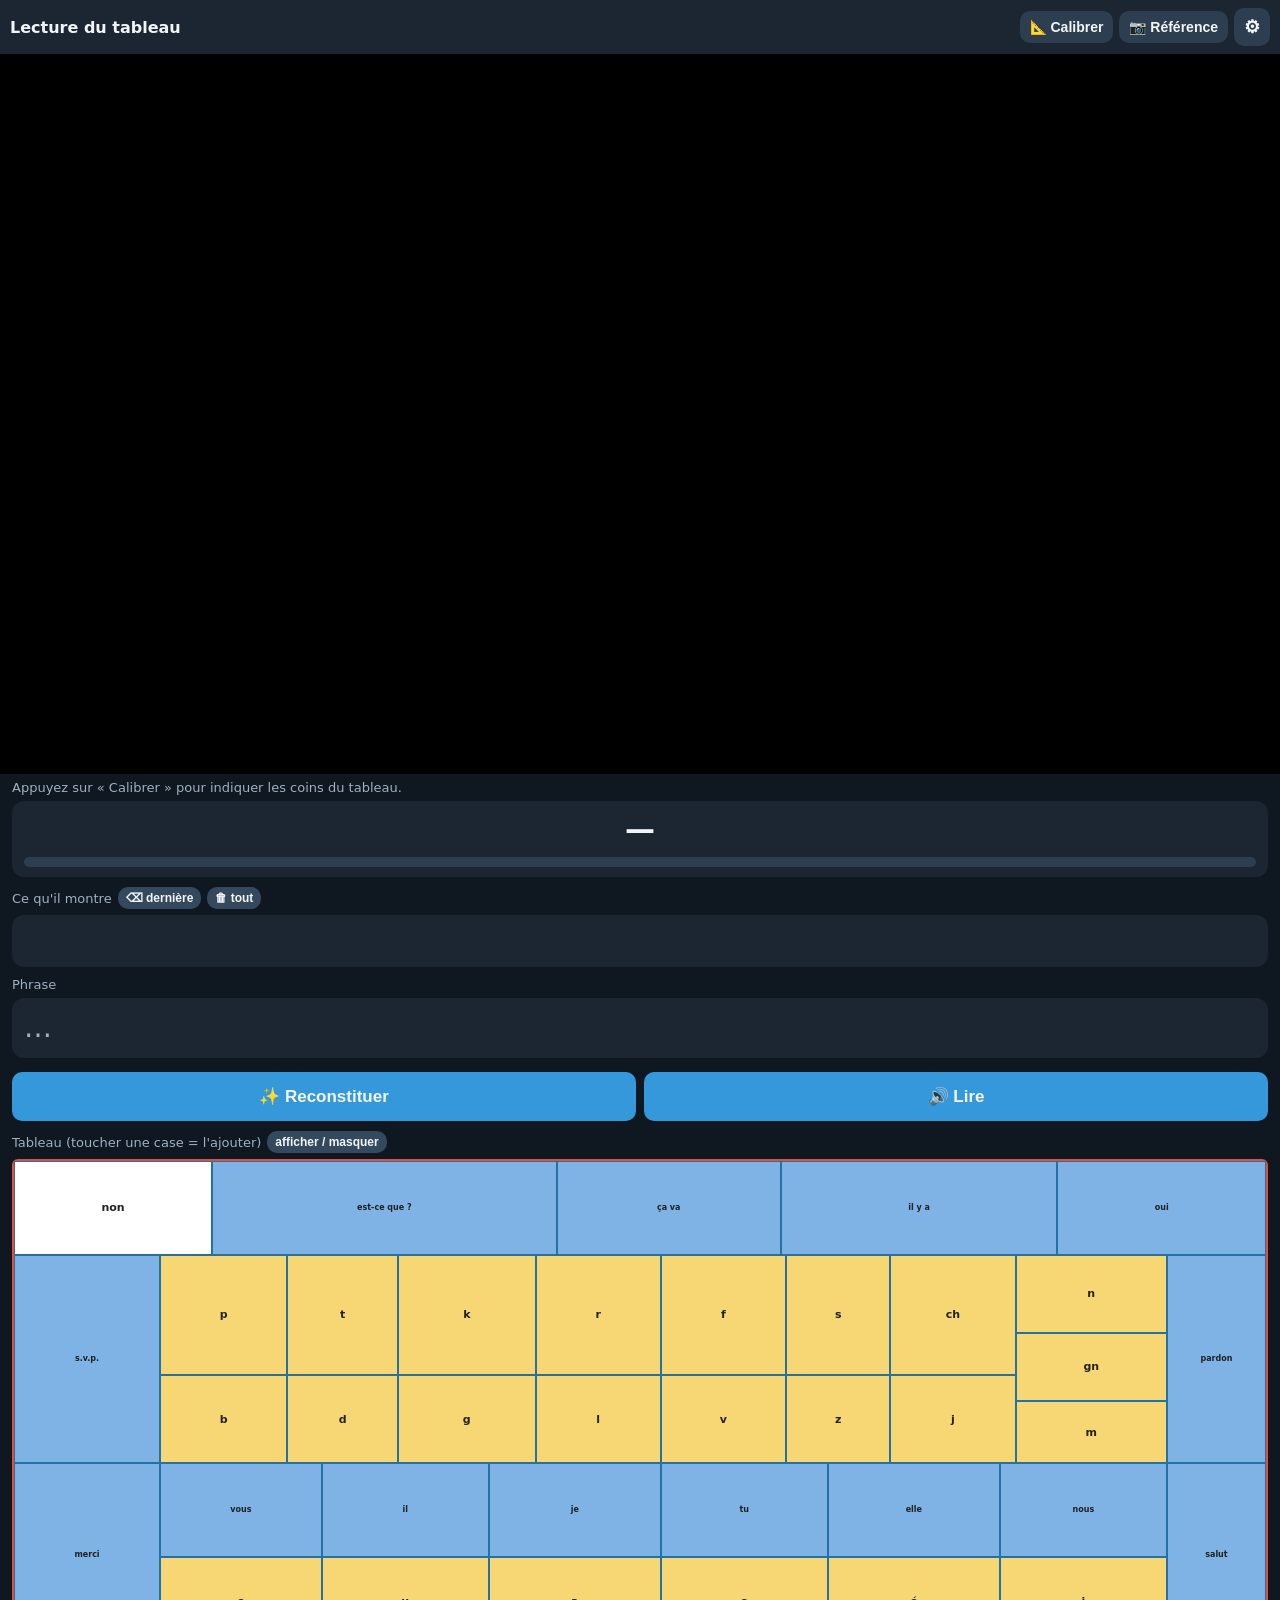
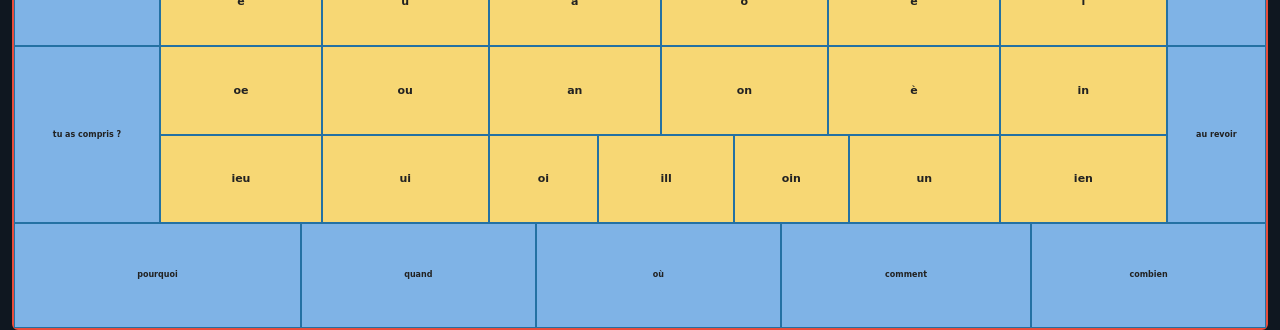
==== commit 69a1181d: "Géométrie du vrai tableau (photo) + détection chaussette sombre Cases mesurées sur la photo redressé" ====
--- a/index.html
+++ b/index.html
@@ -10,7 +10,7 @@
   <link rel="manifest" href="manifest.json">
   <link rel="apple-touch-icon" href="icon.svg">
   <link rel="icon" href="icon.svg">
-  <link rel="stylesheet" href="css/style.css?v=2">
+  <link rel="stylesheet" href="css/style.css?v=3">
 </head>
 <body>
 
@@ -87,6 +87,9 @@
           <option value="left">gauche</option>
           <option value="right">droite</option>
         </select></label>
+      <label class="chk"><input id="s-dark" type="checkbox"> Le pied porte une chaussette sombre</label>
+      <label>Niveau « sombre » (plus haut = accepte des chaussettes plus claires) : <span id="s-darklvl-v"></span>
+        <input id="s-darklvl" type="range" min="30" max="160" step="5"></label>
       <label class="chk"><input id="s-adapt" type="checkbox"> Suivre les changements de lumière</label>
       <label class="chk"><input id="s-mask" type="checkbox"> Afficher la zone détectée (orange)</label>
       <label class="chk"><input id="s-non" type="checkbox"> « non » efface la dernière case</label>
@@ -105,10 +108,10 @@
     </div>
   </div>
 
-  <script src="js/board.js?v=2"></script>
-  <script src="js/vision.js?v=2"></script>
-  <script src="js/ia.js?v=2"></script>
-  <script src="js/app.js?v=2"></script>
+  <script src="js/board.js?v=3"></script>
+  <script src="js/vision.js?v=3"></script>
+  <script src="js/ia.js?v=3"></script>
+  <script src="js/app.js?v=3"></script>
   <script>
     if ('serviceWorker' in navigator) navigator.serviceWorker.register('sw.js').catch(() => { });
   </script>
--- a/css/style.css
+++ b/css/style.css
@@ -52,7 +52,7 @@
 .alt { border: 1px solid var(--blue); background: transparent; color: var(--text); border-radius: 8px; padding: 6px 10px; font-size: 15px; }
 
 #miniwrap.collapsed #mini { display: none; }
-#mini { position: relative; width: 100%; aspect-ratio: 1.55; background: #2471a3; border: 2px solid var(--red); border-radius: 6px; }
+#mini { position: relative; width: 100%; aspect-ratio: 1.63; background: #2471a3; border: 2px solid var(--red); border-radius: 6px; }
 .mc { position: absolute; display: flex; align-items: center; justify-content: center; font-size: 11px; font-weight: 700;
   background: #f7d774; color: #222; border: 1px solid #2471a3; overflow: hidden; text-align: center; line-height: 1; }
 .mc.word { background: #7fb3e6; font-size: 8px; }
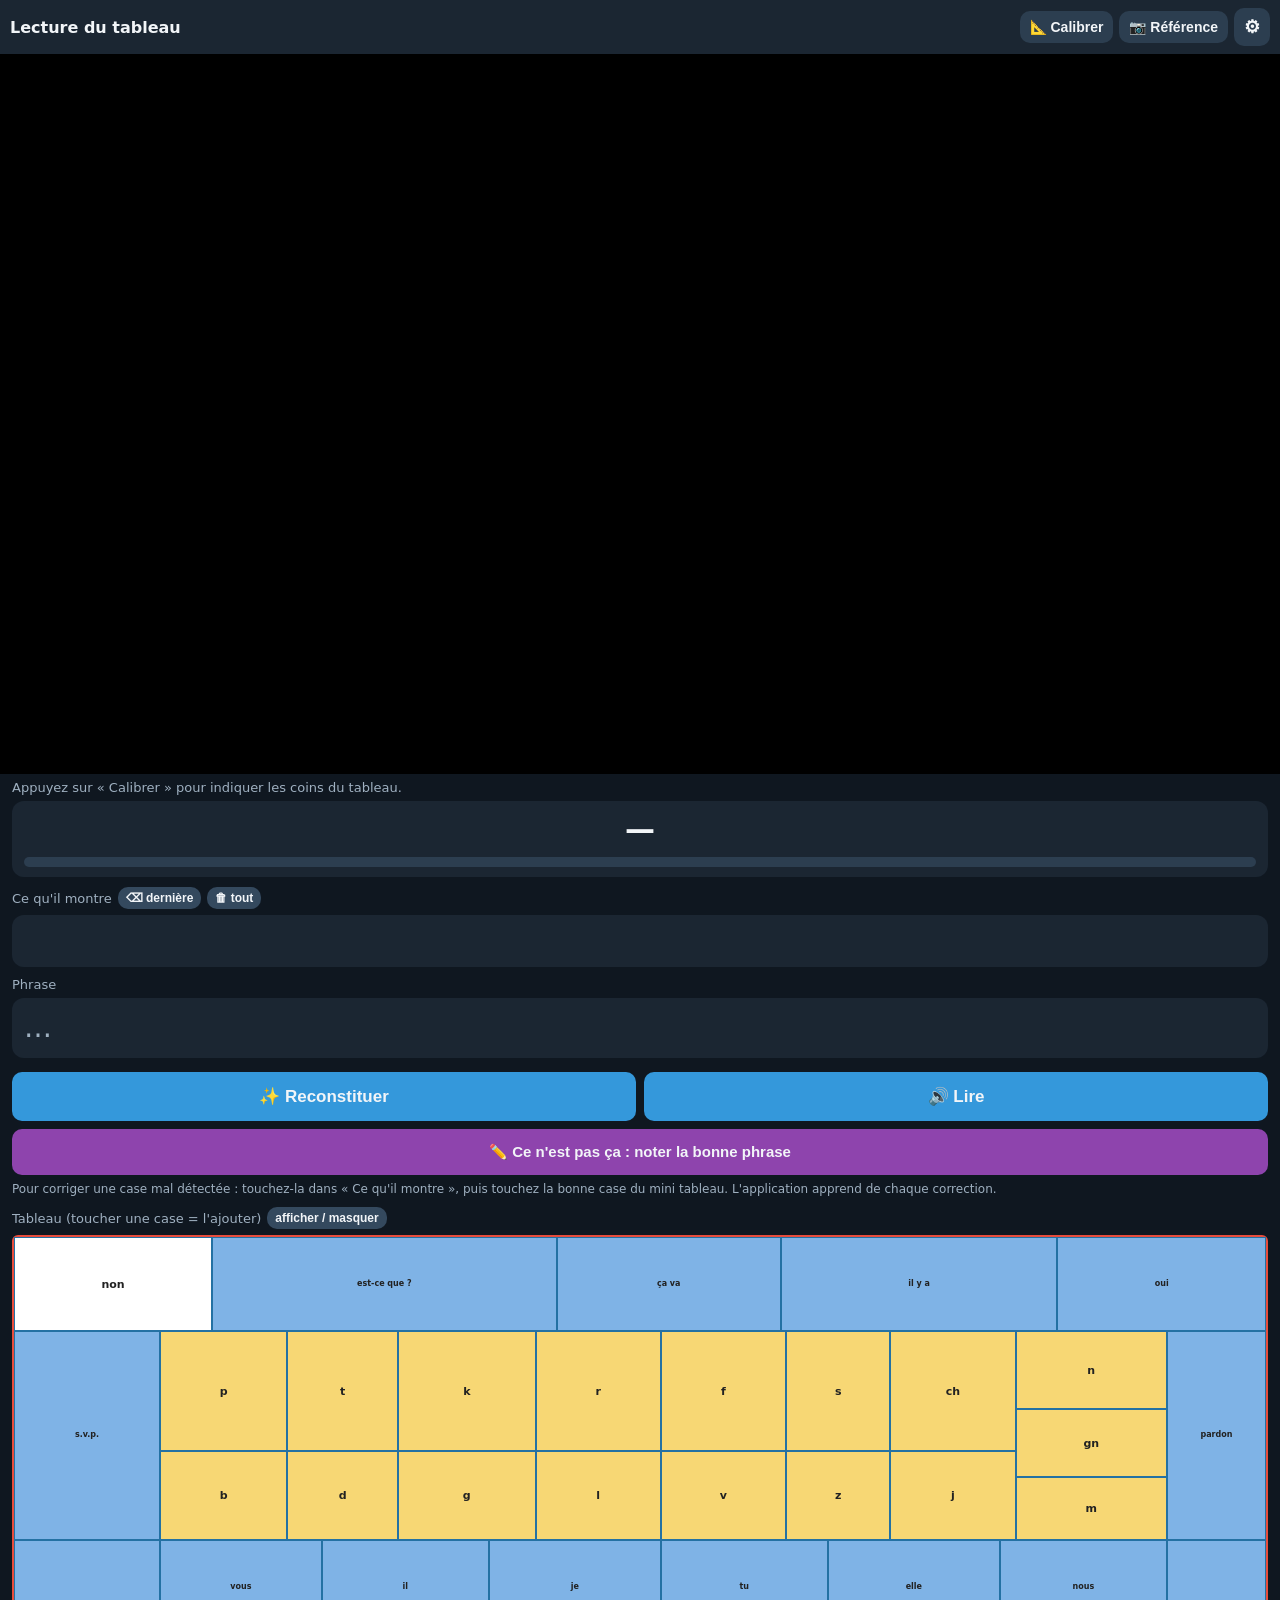
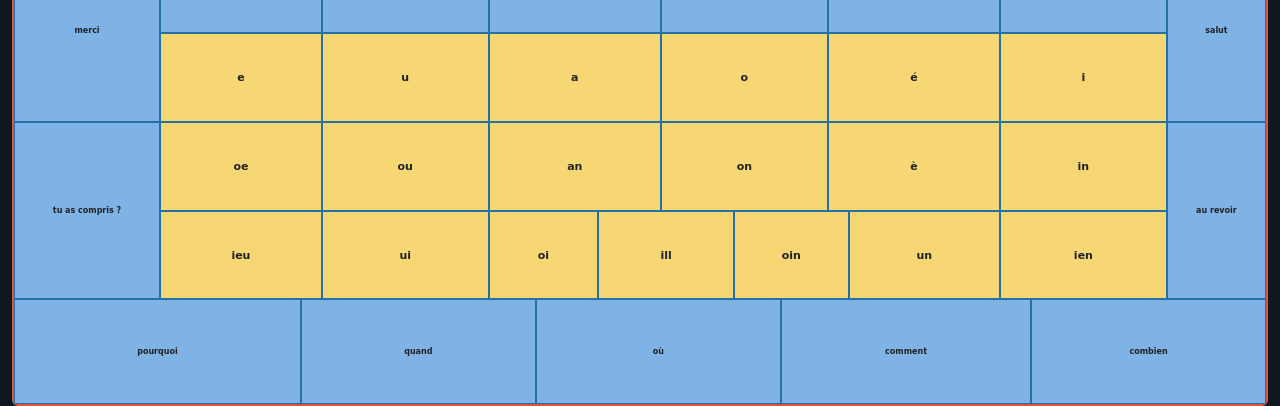
==== commit e75200fd: "Apprentissage : phrases corrigées → exemples IA, cases corrigées → décalage auto Co-Authored-By: Cla" ====
--- a/index.html
+++ b/index.html
@@ -10,7 +10,7 @@
   <link rel="manifest" href="manifest.json">
   <link rel="apple-touch-icon" href="icon.svg">
   <link rel="icon" href="icon.svg">
-  <link rel="stylesheet" href="css/style.css?v=3">
+  <link rel="stylesheet" href="css/style.css?v=4">
 </head>
 <body>
 
@@ -60,6 +60,10 @@
       <button id="btn-ia" class="btn primary">✨ Reconstituer</button>
       <button id="btn-read" class="btn primary">🔊 Lire</button>
     </div>
+    <div class="row">
+      <button id="btn-fix" class="btn learn">✏️ Ce n'est pas ça : noter la bonne phrase</button>
+    </div>
+    <p class="hint">Pour corriger une case mal détectée : touchez-la dans « Ce qu'il montre », puis touchez la bonne case du mini tableau. L'application apprend de chaque correction.</p>
   </section>
 
   <!-- Mini tableau -->
@@ -100,6 +104,14 @@
       <label>Clé API Anthropic (reste sur ce téléphone)
         <input id="s-key" type="password" placeholder="sk-ant-…" autocomplete="off"></label>
 
+      <h3>Apprentissage</h3>
+      <p id="s-learn" class="hint"></p>
+      <button id="s-export" class="btn">📤 Partager / copier les apprentissages</button>
+      <label>Importer un fichier d'apprentissages
+        <input id="s-import" type="file" accept=".json,application/json,text/plain"></label>
+      <button id="s-learn-reset-cells" class="btn">Oublier le décalage appris</button>
+      <button id="s-learn-reset" class="btn danger">Tout oublier</button>
+
       <h3>Test et remise à zéro</h3>
       <label>Tester avec une vidéo du téléphone
         <input id="s-file" type="file" accept="video/*"></label>
@@ -108,10 +120,11 @@
     </div>
   </div>
 
-  <script src="js/board.js?v=3"></script>
-  <script src="js/vision.js?v=3"></script>
-  <script src="js/ia.js?v=3"></script>
-  <script src="js/app.js?v=3"></script>
+  <script src="js/board.js?v=4"></script>
+  <script src="js/vision.js?v=4"></script>
+  <script src="js/learn.js?v=4"></script>
+  <script src="js/ia.js?v=4"></script>
+  <script src="js/app.js?v=4"></script>
   <script>
     if ('serviceWorker' in navigator) navigator.serviceWorker.register('sw.js').catch(() => { });
   </script>
--- a/css/style.css
+++ b/css/style.css
@@ -45,6 +45,10 @@
 #seq { display: flex; gap: 6px; overflow-x: auto; min-height: 52px; padding: 6px; background: var(--panel); border-radius: 12px; }
 .chip { flex: 0 0 auto; padding: 8px 12px; border-radius: 10px; font-size: 22px; font-weight: 700; background: #f7d774; color: #222; }
 .chip.word, .chip.non { background: #7fb3e6; font-size: 17px; }
+.chip.fixing { outline: 3px solid var(--orange); outline-offset: 2px; }
+.chip.fixed { box-shadow: inset 0 -4px 0 var(--green); }
+.btn.learn { background: #8e44ad; font-size: 15px; }
+.hint { font-size: 12px; color: var(--muted); margin: 6px 0 0; line-height: 1.35; }
 
 #phrase { font-size: 28px; font-weight: 700; line-height: 1.25; background: var(--panel); border-radius: 12px; padding: 12px; min-height: 60px; }
 #phrase.raw { color: var(--muted); font-weight: 500; }
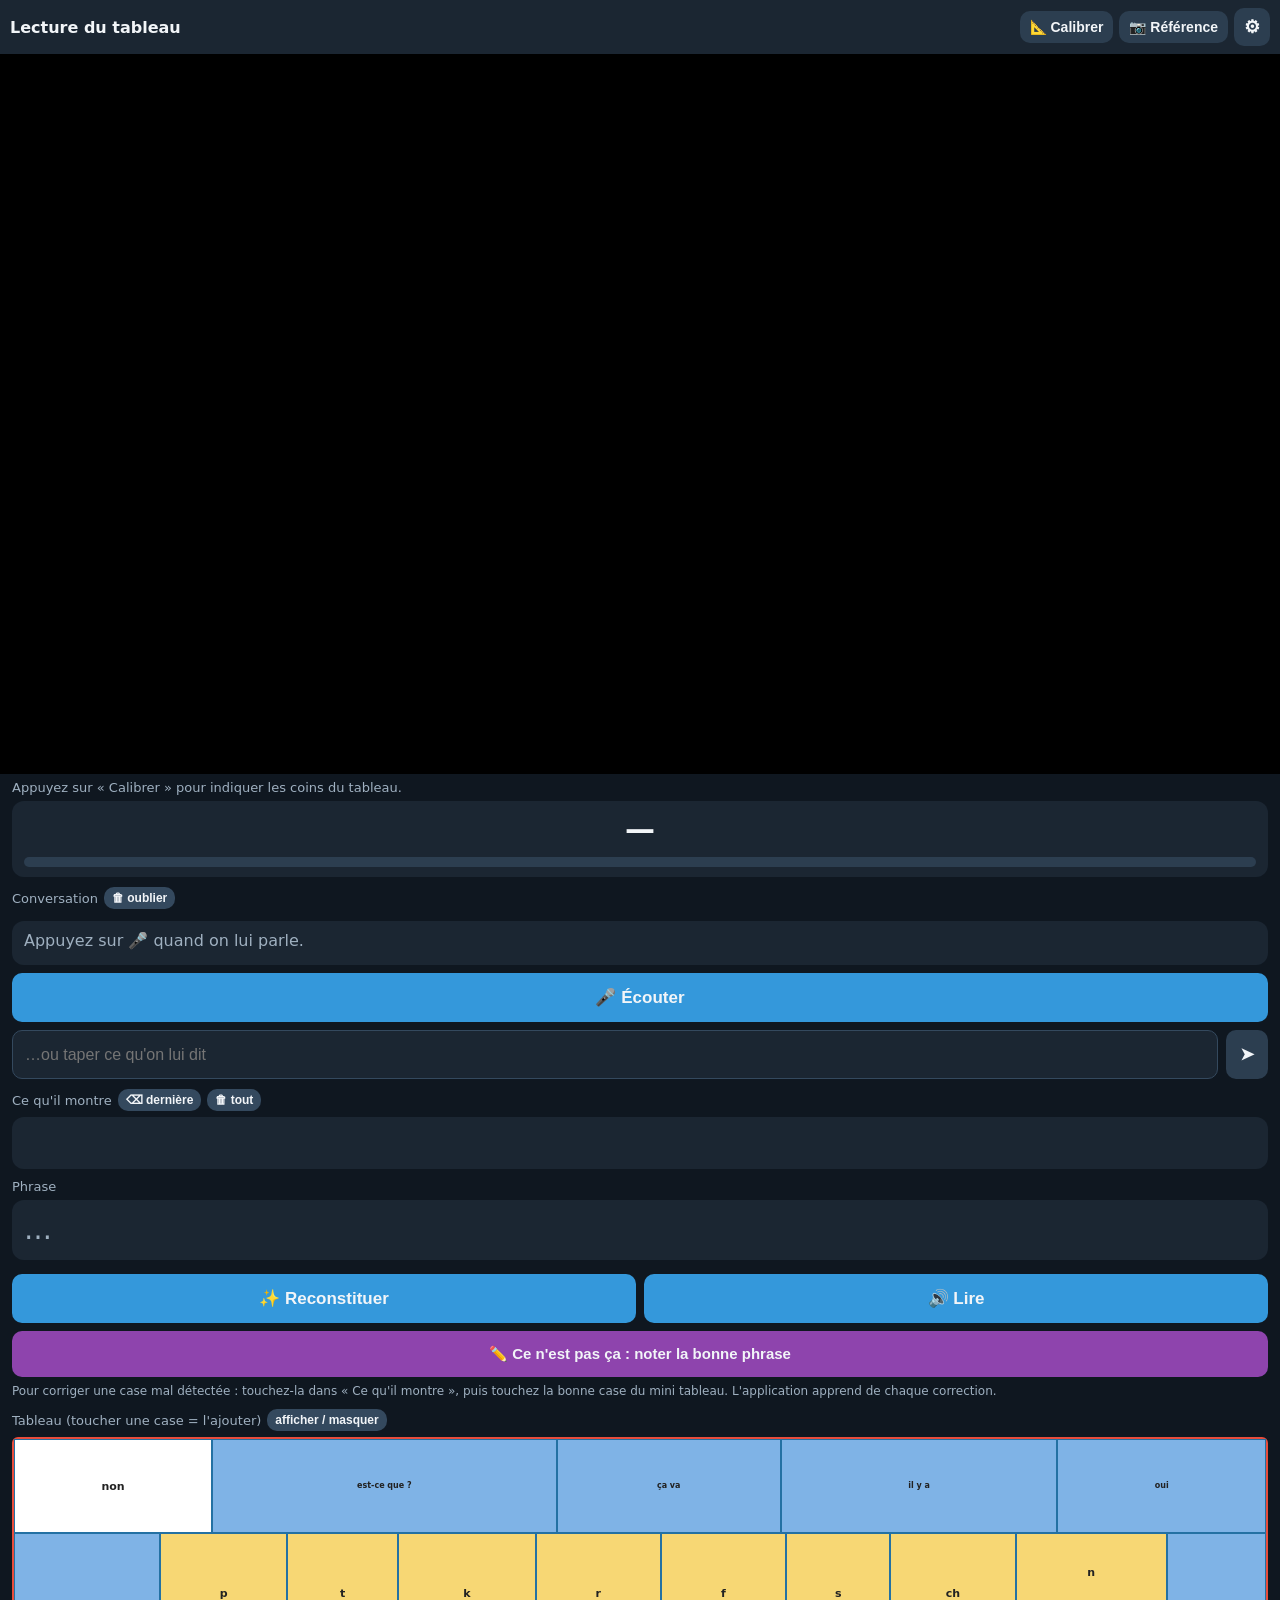
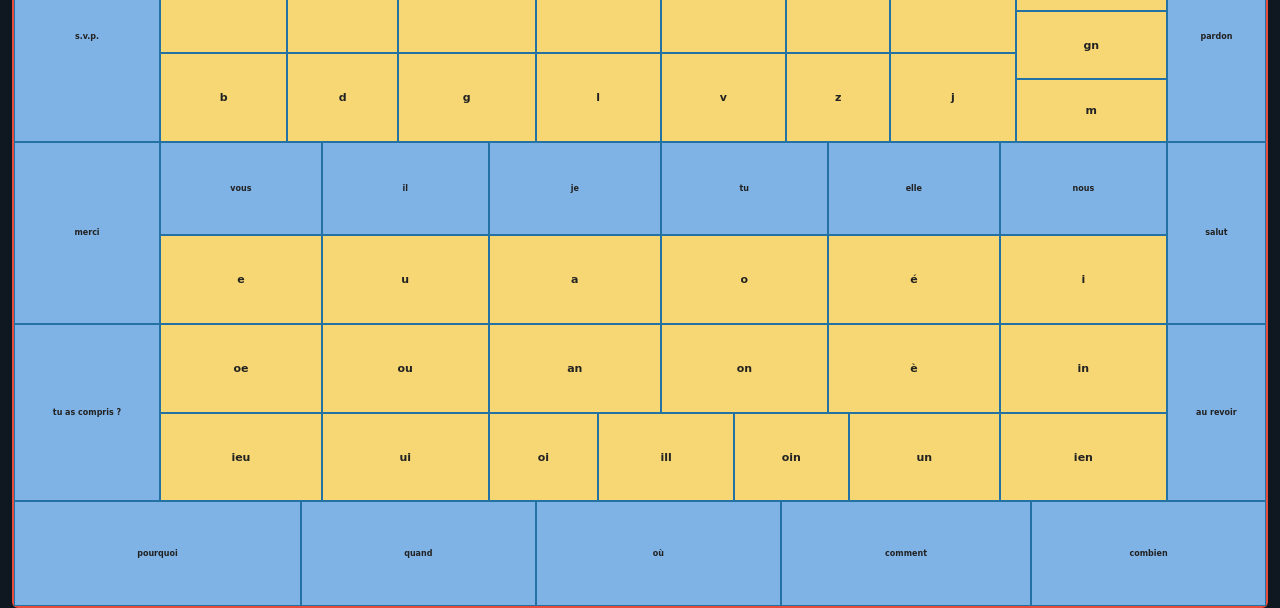
==== commit 8112aa9d: "Mode conversation : écoute, 4 réponses proposées par l'IA, choix au pied dans un des 4 coins du tabl" ====
--- a/index.html
+++ b/index.html
@@ -10,7 +10,7 @@
   <link rel="manifest" href="manifest.json">
   <link rel="apple-touch-icon" href="icon.svg">
   <link rel="icon" href="icon.svg">
-  <link rel="stylesheet" href="css/style.css?v=4">
+  <link rel="stylesheet" href="css/style.css?v=6">
 </head>
 <body>
 
@@ -44,6 +44,31 @@
     <div id="hover">—</div>
     <div class="bar"><div id="hoverbar"></div></div>
   </div>
+
+  <!-- Conversation : on lui parle, l'IA propose 4 réponses, il choisit un coin du tableau -->
+  <section id="convwrap">
+    <div class="label">Conversation <button id="btn-conv-clear" class="btn tiny">🗑 oublier</button></div>
+    <div id="conv-hist"></div>
+    <div id="heard" class="raw"></div>
+    <div class="row">
+      <button id="btn-listen" class="btn primary">🎤 Écouter</button>
+    </div>
+    <form id="conv-form" class="row">
+      <input id="conv-input" type="text" placeholder="…ou taper ce qu'on lui dit" enterkeyhint="send" autocomplete="off">
+      <button class="btn" type="submit" aria-label="Envoyer">➤</button>
+    </form>
+    <p id="props-wait" class="hint hidden">… l'IA prépare 4 réponses</p>
+    <div id="props" class="hidden">
+      <button class="quad" data-q="0"><span class="qpos">↖ haut gauche</span><span class="qtext"></span><span class="qbarwrap"><span class="qbar"></span></span></button>
+      <button class="quad" data-q="1"><span class="qpos">↗ haut droit</span><span class="qtext"></span><span class="qbarwrap"><span class="qbar"></span></span></button>
+      <button class="quad" data-q="2"><span class="qpos">↙ bas gauche</span><span class="qtext"></span><span class="qbarwrap"><span class="qbar"></span></span></button>
+      <button class="quad" data-q="3"><span class="qpos">↘ bas droit</span><span class="qtext"></span><span class="qbarwrap"><span class="qbar"></span></span></button>
+    </div>
+    <div id="props-actions" class="row hidden">
+      <button id="btn-props-more" class="btn">🔄 Autres réponses</button>
+      <button id="btn-props-none" class="btn">✖ Aucune : il écrit</button>
+    </div>
+  </section>
 
   <!-- Ce qu'il montre -->
   <section>
@@ -112,6 +137,10 @@
       <button id="s-learn-reset-cells" class="btn">Oublier le décalage appris</button>
       <button id="s-learn-reset" class="btn danger">Tout oublier</button>
 
+      <h3>Caméra</h3>
+      <label>Caméra utilisée (une caméra USB branchée apparaît ici)
+        <select id="s-cam"><option value="">Automatique (caméra arrière)</option></select></label>
+
       <h3>Test et remise à zéro</h3>
       <label>Tester avec une vidéo du téléphone
         <input id="s-file" type="file" accept="video/*"></label>
@@ -120,11 +149,12 @@
     </div>
   </div>
 
-  <script src="js/board.js?v=4"></script>
-  <script src="js/vision.js?v=4"></script>
-  <script src="js/learn.js?v=4"></script>
-  <script src="js/ia.js?v=4"></script>
-  <script src="js/app.js?v=4"></script>
+  <script src="js/board.js?v=6"></script>
+  <script src="js/vision.js?v=6"></script>
+  <script src="js/learn.js?v=6"></script>
+  <script src="js/ia.js?v=6"></script>
+  <script src="js/conv.js?v=6"></script>
+  <script src="js/app.js?v=6"></script>
   <script>
     if ('serviceWorker' in navigator) navigator.serviceWorker.register('sw.js').catch(() => { });
   </script>
--- a/css/style.css
+++ b/css/style.css
@@ -74,3 +74,22 @@
 .panel input[type=checkbox] { width: 22px; height: 22px; }
 .panel input[type=password], .panel select { width: 100%; margin-top: 4px; padding: 10px; font-size: 16px; border-radius: 8px; border: 1px solid #34495e; background: #0f1720; color: var(--text); }
 .panel .btn { width: 100%; margin-top: 8px; }
+
+/* Conversation */
+#conv-hist { display: flex; flex-direction: column; gap: 4px; margin-bottom: 6px; }
+.msg { font-size: 14px; padding: 6px 10px; border-radius: 10px; max-width: 90%; }
+.msg.autre { background: #2c3e50; align-self: flex-start; }
+.msg.lui { background: #1e5631; align-self: flex-end; }
+#heard { font-size: 20px; font-weight: 600; background: var(--panel); border-radius: 12px; padding: 10px 12px; min-height: 44px; }
+#heard.raw { color: var(--muted); font-weight: 500; font-size: 16px; }
+#btn-listen.listening { background: var(--red); }
+#conv-form input { flex: 1; min-width: 0; padding: 12px; font-size: 16px; border-radius: 10px; border: 1px solid #34495e; background: var(--panel); color: var(--text); }
+#conv-form .btn { flex: 0 0 auto; }
+#props { display: grid; grid-template-columns: 1fr 1fr; gap: 8px; margin-top: 8px; }
+.quad { display: flex; flex-direction: column; gap: 6px; text-align: left; border: 3px solid transparent; border-radius: 12px;
+  background: var(--panel); color: var(--text); padding: 10px; min-height: 110px; font: inherit; }
+.quad .qpos { font-size: 12px; color: var(--muted); font-weight: 700; }
+.quad .qtext { flex: 1; font-size: 19px; font-weight: 700; line-height: 1.2; }
+.quad .qbarwrap { height: 8px; background: #2c3e50; border-radius: 4px; overflow: hidden; }
+.quad .qbar { display: block; height: 100%; width: 0; background: var(--green); transition: width 0.08s linear; }
+.quad.hov { border-color: var(--green); }
